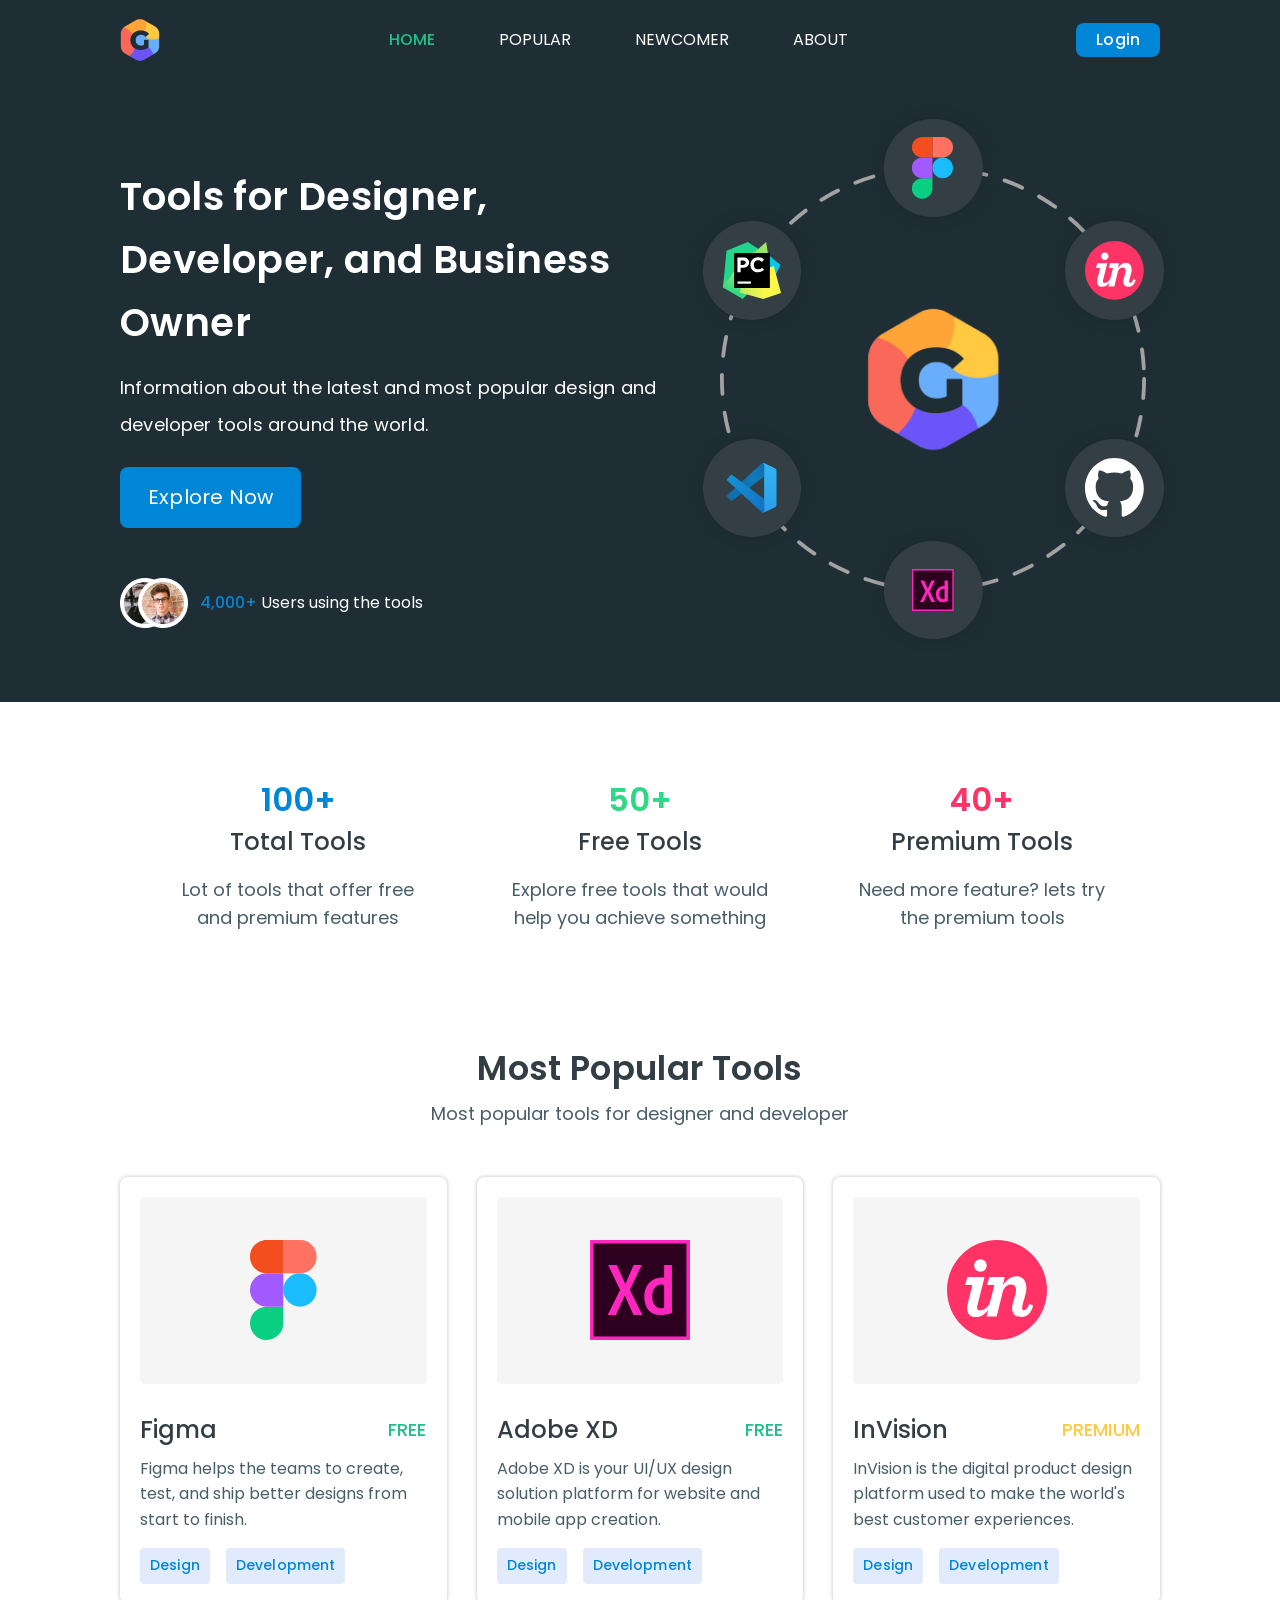
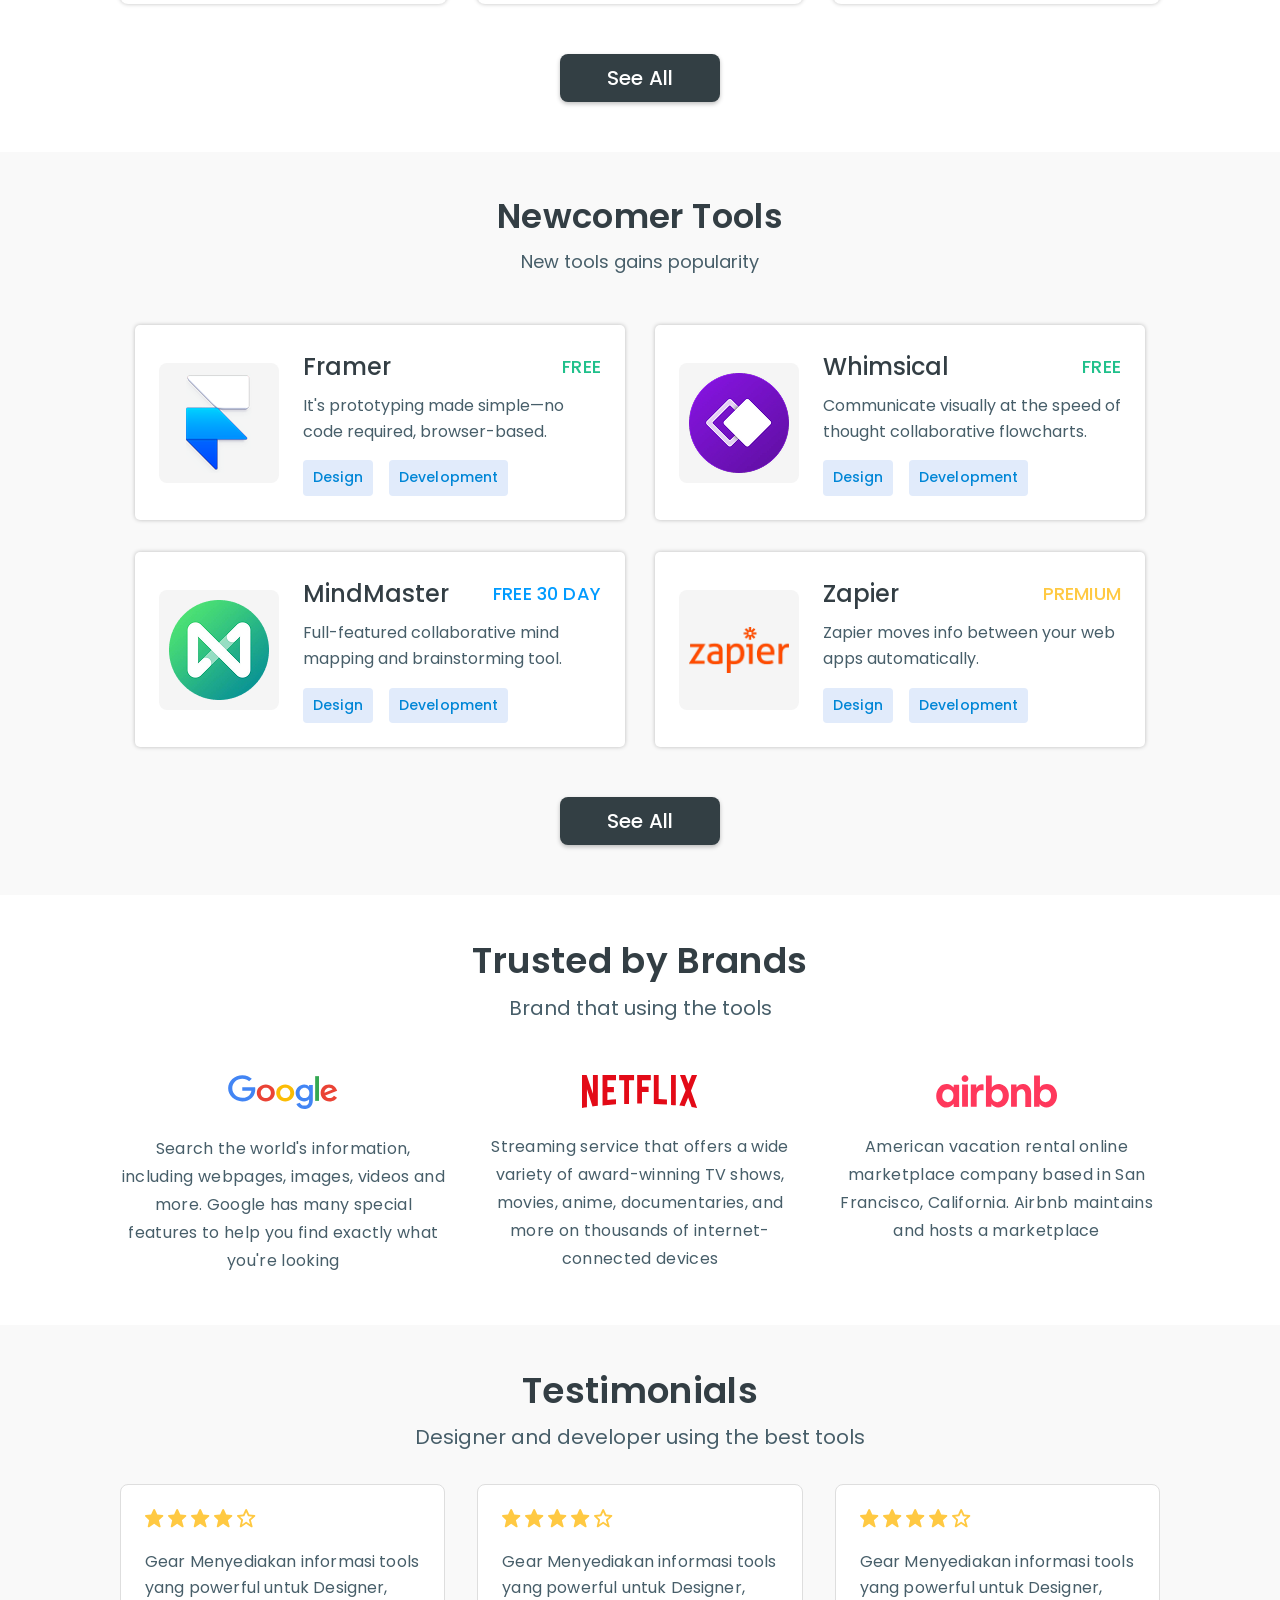
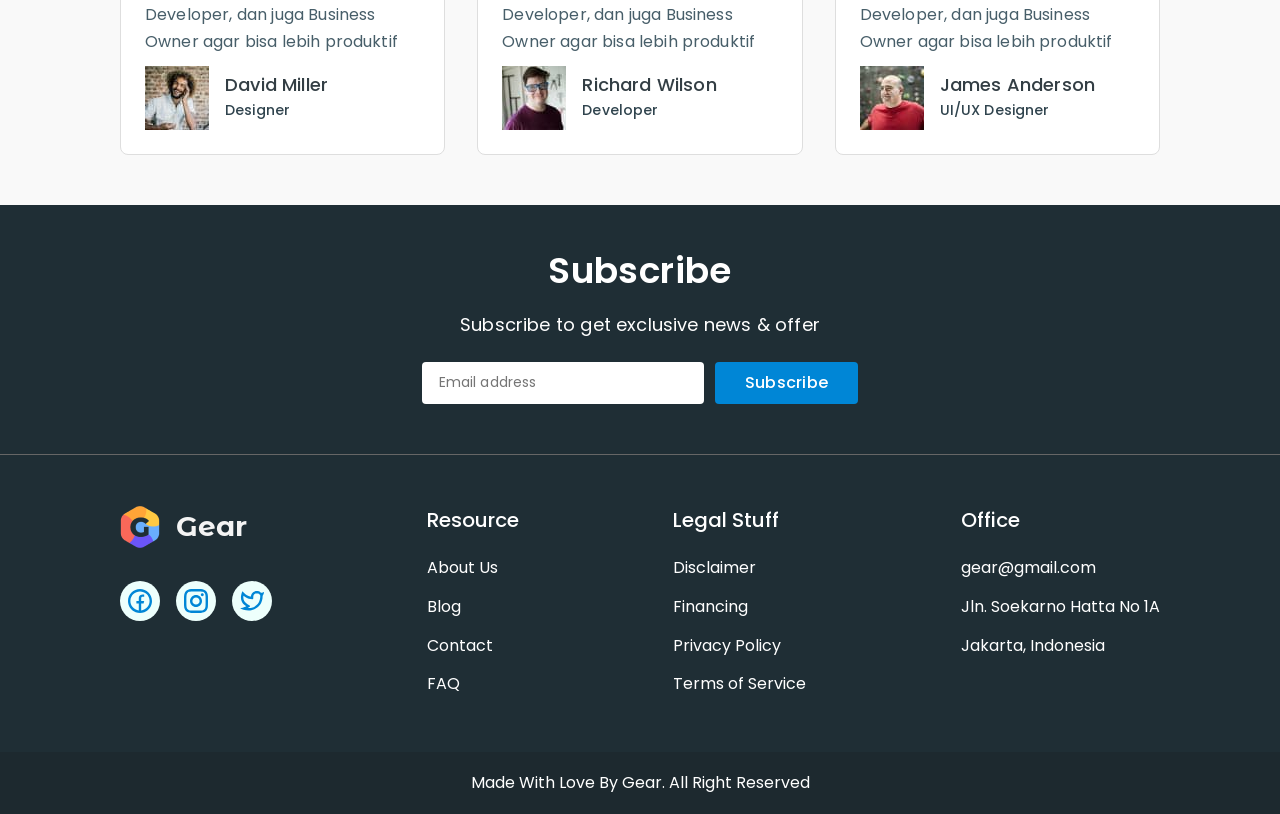
==== index.html @ ea52f4da "made changes" ====
<!DOCTYPE html>
<html lang="en">
  <head>
    <meta charset="UTF-8" />
    <meta name="viewport" content="width=device-width, initial-scale=1.0" />

    <!-- Modern-normalize -->
    <link
      rel="stylesheet"
      href="https://cdnjs.cloudflare.com/ajax/libs/modern-normalize/3.0.1/modern-normalize.min.css"
      integrity="sha512-q6WgHqiHlKyOqslT/lgBgodhd03Wp4BEqKeW6nNtlOY4quzyG3VoQKFrieaCeSnuVseNKRGpGeDU3qPmabCANg=="
      crossorigin="anonymous"
      referrerpolicy="no-referrer" />

    <!-- Fonts -->
    <link rel="preconnect" href="https://fonts.googleapis.com" />
    <link rel="preconnect" href="https://fonts.gstatic.com" crossorigin />
    <link
      href="https://fonts.googleapis.com/css2?family=Montserrat+Alternates:wght@700&family=Poppins:wght@400;500;600&family=Roboto:wght@400&display=swap"
      rel="stylesheet" />

    <!-- Favicon -->
    <link rel="icon" type="image/png" href="./images/logo.png" />

    <title>BWA - Gear (Community)</title>

    <link rel="stylesheet" href="./css/main.css" />
  </head>
  <body>
    <!-- HEADER -->
    <header class="header">
      <div class="container header__container">
        <!-- logotype -->
        <a class="header__logo link" href="./">
          <img
            src="./images/logo.png"
            srcset="./images/logo@2x.png 2x"
            alt="Gear Tools logo"
            width="40" />
        </a>

        <!-- navigation -->
        <nav class="header__nav" aria-label="Main navigation">
          <ul class="header__list list">
            <li class="header__item">
              <a class="header__link link" href="./index.html">Home</a>
            </li>
            <li class="header__item">
              <a class="header__link link" href="./popular-tools.html">
                Popular
              </a>
            </li>
            <li class="header__item">
              <a class="header__link link" href="./newcomer-tools.html">
                Newcomer
              </a>
            </li>
            <li class="header__item">
              <a class="header__link link" href="./about.html">About</a>
            </li>
          </ul>
        </nav>

        <!-- login -->
        <a class="login-link header__login link" href="#">Login</a>

        <!-- burger menu -->
        <button
          class="header__burger js-open-menu"
          type="button"
          aria-label="Open main navigation">
          <svg
            class="header__burger-icon"
            width="25"
            height="21"
            aria-hidden="true">
            <use href="./images/sprite.svg#icon-burger"></use>
          </svg>
        </button>
      </div>
    </header>

    <!-- MAIN CONTENT -->
    <main>
      <!-- Hero section -->
      <section class="hero">
        <div class="container hero__container">
          <!-- brands -->
          <div class="hero__brands">
            <!-- circle of brands -->
            <div class="hero__circle-brands">
              <!-- decorative circle -->
              <img
                class="hero__circle-icon"
                src="./images/hero/circle.svg"
                width="315"
                alt=""
                aria-hidden="true" />

              <!-- Gear icon -->
              <img
                class="hero__gear"
                src="./images/hero/gear.png"
                srcset="./images/hero/gear@2x.png 2x"
                width="100"
                alt="Gear decorative icon" />

              <!-- Figma icon -->
              <div class="gray-circle hero__figma">
                <img
                  class="hero__figma-icon"
                  src="./images/hero/figma.svg"
                  alt="Figma icon" />
              </div>

              <!-- InVision icon -->
              <div class="gray-circle hero__invision">
                <img
                  class="hero__invision-icon"
                  src="./images/hero/invision.svg"
                  alt="InVision icon" />
              </div>

              <!-- Github icon -->
              <div class="gray-circle hero__github">
                <img
                  class="hero__github-icon"
                  src="./images/hero/github.svg"
                  alt="Github icon" />
              </div>

              <!-- Adobe XD icon -->
              <div class="gray-circle hero__adobe">
                <img
                  class="hero__adobe-icon"
                  src="./images/hero/adobe-xd.svg"
                  alt="Adobe XD icon" />
              </div>

              <!-- VS Code icon -->
              <div class="gray-circle hero__vscode">
                <img
                  class="hero__vscode-icon"
                  src="./images/hero/vs-code.svg"
                  alt="VS Code icon" />
              </div>

              <!-- PyCharm icon -->
              <div class="gray-circle hero__pycharm">
                <img
                  class="hero__pycharm-icon"
                  src="./images/hero/pycharm.svg"
                  alt="PyCharm icon" />
              </div>
            </div>
          </div>

          <!-- content -->
          <div class="hero__content">
            <h1 class="hero__title">
              Tools for Designer, Developer, and Business Owner
            </h1>

            <p class="hero__description">
              Information about the latest and most popular design and developer
              tools around the world.
            </p>

            <a class="hero-link hero__link link" href="#popular">Explore now</a>

            <div class="hero__stats">
              <!-- list avatars -->
              <ul class="hero__list-avatars list">
                <li class="hero__avatar">
                  <img
                    src="./images/hero/user1.png"
                    srcset="./images/hero/user1@2x.png 2x"
                    width="50"
                    alt="User avatar - Oliver" />
                </li>
                <li class="hero__avatar">
                  <img
                    src="./images/hero/user2.png"
                    srcset="./images/hero/user2@2x.png 2x"
                    width="50"
                    alt="User avatar - Jacob" />
                </li>
              </ul>

              <p class="hero__usage">
                <span class="hero__usage-number">4,000+</span> Users using the
                tools
              </p>
            </div>
          </div>
        </div>
      </section>

      <!-- Tools stats section -->
      <section class="section tools-stats">
        <div class="container tools-stats__container">
          <h2 class="title visually-hidden">Tools & Features Overview</h2>

          <ul class="tools-stats__list list">
            <li class="tools-stats__item">
              <span class="tools-stats__number">100+</span>
              <h3 class="subtitle tools-stats__subtitle">Total Tools</h3>
              <p class="tools-stats__description">
                Lot of tools that offer free and premium features
              </p>
            </li>
            <li class="tools-stats__item">
              <span class="tools-stats__number">50+</span>
              <h3 class="subtitle tools-stats__subtitle">Free Tools</h3>
              <p class="tools-stats__description">
                Explore free tools that would help you achieve something
              </p>
            </li>
            <li class="tools-stats__item">
              <span class="tools-stats__number">40+</span>
              <h3 class="subtitle tools-stats__subtitle">Premium Tools</h3>
              <p class="tools-stats__description">
                Need more feature? lets try the premium tools
              </p>
            </li>
          </ul>
        </div>
      </section>

      <!-- Popular Tools section -->
      <section class="section popular" id="popular">
        <div class="container popular__container">
          <h2 class="title popular__title">Most Popular Tools</h2>

          <p class="popular__description">
            Most popular tools for designer and developer
          </p>

          <!-- list of popular tools cards  -->
          <ul class="popular__cards list">
            <!-- Figma -->
            <li class="popular__card">
              <a
                class="popular__card-link link"
                href="https://www.figma.com/"
                target="_blank"
                rel="noopener noreferrer">
                <!-- brand icon -->
                <div class="popular__card-icon">
                  <img
                    class="popular__icon"
                    src="./images/popular-tools/figma.svg"
                    width="67"
                    alt="Figma icon"
                    loading="lazy" />
                </div>

                <!-- card info -->
                <div class="popular__info">
                  <div class="popular__info-wrapper">
                    <div class="popular__head">
                      <h3 class="subtitle">Figma</h3>
                      <span class="plan plan--free">Free</span>
                    </div>

                    <p class="popular__text">
                      Figma helps the teams to create, test, and ship better
                      designs from start to finish.
                    </p>
                  </div>

                  <!-- list tags -->
                  <ul class="popular__tags list">
                    <li class="tag">Design</li>
                    <li class="tag">Development</li>
                  </ul>
                </div>
              </a>
            </li>

            <!-- Adobe XD -->
            <li class="popular__card">
              <a
                class="popular__card-link link"
                href="https://www.adobe.com/products/xd.html"
                target="_blank"
                rel="noopener noreferrer">
                <!-- brand icon -->
                <div class="popular__card-icon">
                  <img
                    class="popular__icon"
                    src="./images/popular-tools/adobe-xd.svg"
                    width="100"
                    alt="Adobe XD icon"
                    loading="lazy" />
                </div>

                <!-- card info -->
                <div class="popular__info">
                  <div class="popular__info-wrapper">
                    <div class="popular__head">
                      <h3 class="subtitle">Adobe XD</h3>
                      <span class="plan plan--free">Free</span>
                    </div>

                    <p class="popular__text">
                      Adobe XD is your UI/UX design solution platform for
                      website and mobile app creation.
                    </p>
                  </div>

                  <!-- list tags -->
                  <ul class="popular__tags list">
                    <li class="tag">Design</li>
                    <li class="tag">Development</li>
                  </ul>
                </div>
              </a>
            </li>

            <!-- InVision -->
            <li class="popular__card">
              <a
                class="popular__card-link link"
                href="https://www.invisionapp.com/"
                target="_blank"
                rel="noopener noreferrer">
                <!-- brand icon -->
                <div class="popular__card-icon">
                  <img
                    class="popular__icon"
                    src="./images/popular-tools/invision.svg"
                    width="100"
                    alt="InVision icon"
                    loading="lazy" />
                </div>

                <!-- card info -->
                <div class="popular__info">
                  <div class="popular__info-wrapper">
                    <div class="popular__head">
                      <h3 class="subtitle">InVision</h3>
                      <span class="plan plan--premium">Premium</span>
                    </div>

                    <p class="popular__text">
                      InVision is the digital product design platform used to
                      make the world's best customer experiences.
                    </p>
                  </div>

                  <!-- list tags -->
                  <ul class="popular__tags list">
                    <li class="tag">Design</li>
                    <li class="tag">Development</li>
                  </ul>
                </div>
              </a>
            </li>

            <!-- Github -->
            <li class="popular__card popular__card--extra">
              <a
                class="popular__card-link link"
                href="https://github.com/"
                target="_blank"
                rel="noopener noreferrer">
                <!-- brand icon -->
                <div class="popular__card-icon">
                  <img
                    class="popular__icon"
                    src="./images/popular-tools/github.png"
                    srcset="./images/popular-tools/github@2x.png 2x"
                    width="100"
                    alt="Github icon"
                    loading="lazy" />
                </div>

                <!-- card info -->
                <div class="popular__info">
                  <div class="popular__info-wrapper">
                    <div class="popular__head">
                      <h3 class="subtitle">Github</h3>
                      <span class="plan plan--free">Free</span>
                    </div>

                    <p class="popular__text">
                      What is GitHub? GitHub is a code hosting platform for
                      version control and collaboration.
                    </p>
                  </div>

                  <!-- list tags -->
                  <ul class="popular__tags list">
                    <li class="tag">Design</li>
                    <li class="tag">Development</li>
                  </ul>
                </div>
              </a>
            </li>
          </ul>

          <!-- link to the page -->
          <div class="popular__page-wrapper">
            <a
              class="page-link popular__page-link link"
              href="./popular-tools.html">
              See All
            </a>
          </div>
        </div>
      </section>

      <!-- Newcomer Tools section -->
      <section class="section newcomer">
        <div class="container newcomer__container">
          <h2 class="title newcomer__title">Newcomer Tools</h2>

          <p class="newcomer__description">New tools gains popularity</p>

          <!-- list of newcomer tools cards  -->
          <ul class="newcomer__cards list">
            <!-- Framer -->
            <li class="newcomer__card">
              <a
                class="newcomer__card-link link"
                href="https://www.framer.com/"
                target="_blank"
                rel="noopener noreferrer">
                <!-- brand icon -->
                <div class="newcomer__card-icon">
                  <img
                    class="newcomer__icon"
                    src="./images/newcomer-tools/framer.png"
                    srcset="./images/newcomer-tools/framer@2x.png 2x"
                    width="66"
                    alt="Framer icon"
                    loading="lazy" />
                </div>

                <!-- card info -->
                <div class="newcomer__info">
                  <div class="newcomer__info-wrapper">
                    <div class="newcomer__head">
                      <h3 class="subtitle">Framer</h3>
                      <span class="plan plan--free">Free</span>
                    </div>

                    <p class="newcomer__text">
                      It's prototyping made simple—no code required,
                      browser-based.
                    </p>
                  </div>

                  <!-- list tags -->
                  <ul class="newcomer__tags list">
                    <li class="tag">Design</li>
                    <li class="tag">Development</li>
                  </ul>
                </div>
              </a>
            </li>

            <!-- Whimsical -->
            <li class="newcomer__card">
              <a
                class="newcomer__card-link link"
                href="https://whimsical.com/"
                target="_blank"
                rel="noopener noreferrer">
                <!-- brand icon -->
                <div class="newcomer__card-icon">
                  <img
                    class="newcomer__icon"
                    src="./images/newcomer-tools/whimsical.png"
                    srcset="./images/newcomer-tools/whimsical@2x.png 2x"
                    width="100"
                    alt="Whimsical icon"
                    loading="lazy" />
                </div>

                <!-- card info -->
                <div class="newcomer__info">
                  <div class="newcomer__info-wrapper">
                    <div class="newcomer__head">
                      <h3 class="subtitle">Whimsical</h3>
                      <span class="plan plan--free">Free</span>
                    </div>

                    <p class="newcomer__text">
                      Communicate visually at the speed of thought collaborative
                      flowcharts.
                    </p>
                  </div>

                  <!-- list tags -->
                  <ul class="newcomer__tags list">
                    <li class="tag">Design</li>
                    <li class="tag">Development</li>
                  </ul>
                </div>
              </a>
            </li>

            <!-- MindMaster -->
            <li class="newcomer__card">
              <a
                class="newcomer__card-link link"
                href="https://www.edrawmind.com/"
                target="_blank"
                rel="noopener noreferrer">
                <!-- brand icon -->
                <div class="newcomer__card-icon">
                  <img
                    class="newcomer__icon"
                    src="./images/newcomer-tools/mindmaster.png"
                    srcset="./images/newcomer-tools/mindmaster@2x.png 2x"
                    width="100"
                    alt="MindMaster icon"
                    loading="lazy" />
                </div>

                <!-- card info -->
                <div class="newcomer__info">
                  <div class="newcomer__info-wrapper">
                    <div class="newcomer__head">
                      <h3 class="subtitle">MindMaster</h3>
                      <span class="plan plan--trial">FREE 30 DAY</span>
                    </div>

                    <p class="newcomer__text">
                      Full-featured collaborative mind mapping and brainstorming
                      tool.
                    </p>
                  </div>

                  <!-- list tags -->
                  <ul class="newcomer__tags list">
                    <li class="tag">Design</li>
                    <li class="tag">Development</li>
                  </ul>
                </div>
              </a>
            </li>

            <!-- Zapier -->
            <li class="newcomer__card">
              <a
                class="newcomer__card-link link"
                href="https://zapier.com/"
                target="_blank"
                rel="noopener noreferrer">
                <!-- brand icon -->
                <div class="newcomer__card-icon">
                  <img
                    class="newcomer__icon"
                    src="./images/newcomer-tools/zapier.png"
                    srcset="./images/newcomer-tools/zapier@2x.png 2x"
                    width="104"
                    alt="Zapier icon"
                    loading="lazy" />
                </div>

                <!-- card info -->
                <div class="newcomer__info">
                  <div class="newcomer__info-wrapper">
                    <div class="newcomer__head">
                      <h3 class="subtitle">Zapier</h3>
                      <span class="plan plan--premium">PREMIUM</span>
                    </div>

                    <p class="newcomer__text">
                      Zapier moves info between your web apps automatically.
                    </p>
                  </div>

                  <!-- list tags -->
                  <ul class="newcomer__tags list">
                    <li class="tag">Design</li>
                    <li class="tag">Development</li>
                  </ul>
                </div>
              </a>
            </li>
          </ul>

          <!-- link to the page -->
          <div class="newcomer__page-wrapper">
            <a
              class="page-link newcomer__page-link link"
              href="./newcomer-tools.html">
              See All
            </a>
          </div>
        </div>
      </section>

      <!-- Trusted by Brands section -->
      <section class="section trusted">
        <div class="container trusted__container">
          <h2 class="title trusted__title">Trusted by Brands</h2>

          <p class="trusted__description">Brand that using the tools</p>

          <!-- list of trusted brands -->
          <ul class="trusted__list list">
            <!-- google -->
            <li class="trusted__item">
              <img
                class="trusted__icon"
                src="./images/trusted-brands/google.svg"
                width="110"
                alt="Google icon"
                loading="lazy" />

              <p class="trusted__text">
                Search the world's information, including webpages, images,
                videos and more. Google has many special features to help you
                find exactly what you're looking
              </p>
            </li>

            <!-- netflix -->
            <li class="trusted__item">
              <img
                class="trusted__icon"
                src="./images/trusted-brands/netflix.svg"
                width="116"
                alt="Netflix icon"
                loading="lazy" />

              <p class="trusted__text">
                Streaming service that offers a wide variety of award-winning TV
                shows, movies, anime, documentaries, and more on thousands of
                internet-connected devices
              </p>
            </li>

            <!-- airbnb -->
            <li class="trusted__item trusted__item--extra">
              <img
                class="trusted__icon"
                src="./images/trusted-brands/airbnb.svg"
                width="121"
                alt="Airbnb icon"
                loading="lazy" />

              <p class="trusted__text">
                American vacation rental online marketplace company based in San
                Francisco, California. Airbnb maintains and hosts a marketplace
              </p>
            </li>
          </ul>
        </div>
      </section>

      <!-- Testimonials section -->
      <section class="section testimonials">
        <div class="container testimonials__container">
          <h2 class="title testimonials__title">Testimonials</h2>

          <p class="testimonials__description">
            Designer and developer using the best tools
          </p>

          <!-- list of testimonials cards -->
          <ul class="testimonials__list list">
            <li class="testimonials__item">
              <!-- rating -->
              <ul class="testimonials__rating-list list">
                <li class="testimonials__rating-item">
                  <svg
                    class="testimonials__rating-icon"
                    width="19"
                    height="19"
                    aria-label="Rating icon">
                    <use href="./images/sprite.svg#icon-star-chosen"></use>
                  </svg>
                </li>

                <li class="testimonials__rating-item">
                  <svg
                    class="testimonials__rating-icon"
                    width="19"
                    height="19"
                    aria-label="Rating icon">
                    <use href="./images/sprite.svg#icon-star-chosen"></use>
                  </svg>
                </li>

                <li class="testimonials__rating-item">
                  <svg
                    class="testimonials__rating-icon"
                    width="19"
                    height="19"
                    aria-label="Rating icon">
                    <use href="./images/sprite.svg#icon-star-chosen"></use>
                  </svg>
                </li>

                <li class="testimonials__rating-item">
                  <svg
                    class="testimonials__rating-icon"
                    width="19"
                    height="19"
                    aria-label="Rating icon">
                    <use href="./images/sprite.svg#icon-star-chosen"></use>
                  </svg>
                </li>

                <li class="testimonials__rating-item">
                  <svg
                    class="testimonials__rating-icon"
                    width="19"
                    height="19"
                    aria-label="Rating icon">
                    <use href="./images/sprite.svg#icon-star"></use>
                  </svg>
                </li>
              </ul>

              <!-- message -->
              <p class="testimonials__text">
                Gear Menyediakan informasi tools yang powerful untuk Designer,
                Developer, dan juga Business Owner agar bisa lebih produktif
              </p>

              <!-- user -->
              <div class="testimonials__user">
                <img
                  class="testimonials__user-avatar"
                  src="./images/testimonials/david-miller.jpg"
                  srcset="./images/testimonials/david-miller@2x.jpg 2x"
                  width="64"
                  alt="David Miller avatar"
                  loading="lazy" />

                <div class="testimonials__user-info">
                  <p class="testimonials__user-name">David Miller</p>
                  <p class="testimonials__user-role">Designer</p>
                </div>
              </div>
            </li>

            <li class="testimonials__item">
              <!-- rating -->
              <ul class="testimonials__rating-list list">
                <li class="testimonials__rating-item">
                  <svg
                    class="testimonials__rating-icon"
                    width="19"
                    height="19"
                    aria-label="Rating icon">
                    <use href="./images/sprite.svg#icon-star-chosen"></use>
                  </svg>
                </li>

                <li class="testimonials__rating-item">
                  <svg
                    class="testimonials__rating-icon"
                    width="19"
                    height="19"
                    aria-label="Rating icon">
                    <use href="./images/sprite.svg#icon-star-chosen"></use>
                  </svg>
                </li>

                <li class="testimonials__rating-item">
                  <svg
                    class="testimonials__rating-icon"
                    width="19"
                    height="19"
                    aria-label="Rating icon">
                    <use href="./images/sprite.svg#icon-star-chosen"></use>
                  </svg>
                </li>

                <li class="testimonials__rating-item">
                  <svg
                    class="testimonials__rating-icon"
                    width="19"
                    height="19"
                    aria-label="Rating icon">
                    <use href="./images/sprite.svg#icon-star-chosen"></use>
                  </svg>
                </li>

                <li class="testimonials__rating-item">
                  <svg
                    class="testimonials__rating-icon"
                    width="19"
                    height="19"
                    aria-label="Rating icon">
                    <use href="./images/sprite.svg#icon-star"></use>
                  </svg>
                </li>
              </ul>

              <!-- message -->
              <p class="testimonials__text">
                Gear Menyediakan informasi tools yang powerful untuk Designer,
                Developer, dan juga Business Owner agar bisa lebih produktif
              </p>

              <!-- user -->
              <div class="testimonials__user">
                <img
                  class="testimonials__user-avatar"
                  src="./images/testimonials/richard-wilson.jpg"
                  srcset="./images/testimonials/richard-wilson@2x.jpg 2x"
                  width="64"
                  alt="Richard Wilson avatar"
                  loading="lazy" />

                <div class="testimonials__user-info">
                  <p class="testimonials__user-name">Richard Wilson</p>
                  <p class="testimonials__user-role">Developer</p>
                </div>
              </div>
            </li>

            <li class="testimonials__item testimonials__item--extra">
              <!-- rating -->
              <ul class="testimonials__rating-list list">
                <li class="testimonials__rating-item">
                  <svg
                    class="testimonials__rating-icon"
                    width="19"
                    height="19"
                    aria-label="Rating icon">
                    <use href="./images/sprite.svg#icon-star-chosen"></use>
                  </svg>
                </li>

                <li class="testimonials__rating-item">
                  <svg
                    class="testimonials__rating-icon"
                    width="19"
                    height="19"
                    aria-label="Rating icon">
                    <use href="./images/sprite.svg#icon-star-chosen"></use>
                  </svg>
                </li>

                <li class="testimonials__rating-item">
                  <svg
                    class="testimonials__rating-icon"
                    width="19"
                    height="19"
                    aria-label="Rating icon">
                    <use href="./images/sprite.svg#icon-star-chosen"></use>
                  </svg>
                </li>

                <li class="testimonials__rating-item">
                  <svg
                    class="testimonials__rating-icon"
                    width="19"
                    height="19"
                    aria-label="Rating icon">
                    <use href="./images/sprite.svg#icon-star-chosen"></use>
                  </svg>
                </li>

                <li class="testimonials__rating-item">
                  <svg
                    class="testimonials__rating-icon"
                    width="19"
                    height="19"
                    aria-label="Rating icon">
                    <use href="./images/sprite.svg#icon-star"></use>
                  </svg>
                </li>
              </ul>

              <!-- message -->
              <p class="testimonials__text">
                Gear Menyediakan informasi tools yang powerful untuk Designer,
                Developer, dan juga Business Owner agar bisa lebih produktif
              </p>

              <!-- user -->
              <div class="testimonials__user">
                <img
                  class="testimonials__user-avatar"
                  src="./images/testimonials/james-anderson.jpg"
                  srcset="./images/testimonials/james-anderson@2x.jpg 2x"
                  width="64"
                  alt="James Anderson avatar"
                  loading="lazy" />

                <div class="testimonials__user-info">
                  <p class="testimonials__user-name">James Anderson</p>
                  <p class="testimonials__user-role">UI/UX Designer</p>
                </div>
              </div>
            </li>
          </ul>
        </div>
      </section>
    </main>

    <!-- FOOTER -->
    <footer class="footer">
      <!-- Top footer -->
      <div class="container footer__top">
        <h2 class="title footer__title">Subscribe</h2>

        <p class="footer__description">
          Subscribe to get exclusive news & offer
        </p>

        <!-- subscribe -->
        <form class="footer__form">
          <label class="footer__label">
            <input
              class="footer__input"
              type="email"
              name="email"
              placeholder="Email address"
              autocomplete="off"
              maxlength="30"
              required />
          </label>

          <button class="footer__form-btn" type="submit">Subscribe</button>
        </form>
      </div>

      <div class="line" aria-hidden="true"></div>

      <!-- Middle footer -->
      <div class="container footer__middle">
        <!-- logo / social -->
        <div class="footer__brand">
          <!-- logotype -->
          <a class="footer__logo link" href="./">
            <img
              src="./images/logo.png"
              srcset="./images/logo@2x.png 2x"
              alt="Gear Tools logo"
              width="40"
              loading="lazy" />
            Gear
          </a>

          <!-- social list -->
          <ul class="footer__social-list list">
            <!-- facebook -->
            <li class="footer__social-item">
              <a
                class="footer-social-link link"
                href="https://www.facebook.com/"
                target="_blank"
                rel="noopener noreferrer">
                <svg
                  class="footer-social-icon"
                  width="24"
                  height="24"
                  aria-label="Facebook icon">
                  <use href="./images/sprite.svg#icon-facebook"></use>
                </svg>
              </a>
            </li>
            <!-- instagram -->
            <li class="footer__social-item">
              <a
                class="footer-social-link link"
                href="https://www.instagram.com/"
                target="_blank"
                rel="noopener noreferrer">
                <svg
                  class="footer-social-icon"
                  width="24"
                  height="24"
                  aria-label="Instagram icon">
                  <use href="./images/sprite.svg#icon-instagram"></use>
                </svg>
              </a>
            </li>
            <!-- twitter -->
            <li class="footer__social-item">
              <a
                class="footer-social-link link"
                href="https://x.com/"
                target="_blank"
                rel="noopener noreferrer">
                <svg
                  class="footer-social-icon"
                  width="24"
                  height="20"
                  aria-label="Twitter icon">
                  <use href="./images/sprite.svg#icon-twitter"></use>
                </svg>
              </a>
            </li>
          </ul>
        </div>

        <!-- resources -->
        <div class="footer__resources">
          <h3 class="subtitle footer__subtitle">Resource</h3>

          <!-- list link -->
          <ul class="footer__resources-list list">
            <li class="footer__resources-item">
              <a class="footer__resources-link link" href="#">About Us</a>
            </li>
            <li class="footer__resources-item">
              <a class="footer__resources-link link" href="#">Blog</a>
            </li>
            <li class="footer__resources-item">
              <a class="footer__resources-link link" href="#">Contact</a>
            </li>
            <li class="footer__resources-item">
              <a class="footer__resources-link link" href="#">FAQ</a>
            </li>
          </ul>
        </div>

        <!-- legal -->
        <div class="footer__legal">
          <h3 class="subtitle footer__subtitle">Legal Stuff</h3>

          <!-- list link -->
          <ul class="footer__legal-list list">
            <li class="footer__legal-item">
              <a class="footer__legal-link link" href="#">Disclaimer</a>
            </li>
            <li class="footer__legal-item">
              <a class="footer__legal-link link" href="#">Financing</a>
            </li>
            <li class="footer__legal-item">
              <a class="footer__legal-link link" href="#">Privacy Policy</a>
            </li>
            <li class="footer__legal-item">
              <a class="footer__legal-link link" href="#">Terms of Service</a>
            </li>
          </ul>
        </div>

        <!-- office -->
        <div class="footer__office">
          <h3 class="subtitle footer__subtitle">Office</h3>

          <address class="footer__address">
            <a class="footer__address-link link" href="mailto:gear@gmail.com">
              gear@gmail.com
            </a>
            <p class="footer__address-text">Jln. Soekarno Hatta No 1A</p>
            <p class="footer__address-text">Jakarta, Indonesia</p>
          </address>
        </div>
      </div>

      <!-- Bottom footer -->
      <div class="footer__bottom">
        <p class="footer__copyright">
          Made with love by Gear. All right reserved
        </p>
      </div>
    </footer>

    <!-- MOBILE MENU -->
    <div class="menu js-menu-container" id="mobile-menu">
      <div class="container menu__container">
        <!-- header menu -->
        <div class="menu__header">
          <!-- logotype -->
          <a class="menu__logo link" href="./index.html">
            <img
              src="./images/logo.png"
              srcset="./images/logo@2x.png 2x"
              alt="Gear Tools logo"
              width="40" />
          </a>

          <!-- close button -->
          <button
            class="menu__close js-close-menu"
            type="button"
            aria-label="Close main navigation">
            <svg
              class="menu__close-icon"
              width="20"
              height="20"
              aria-hidden="false">
              <use href="./images/sprite.svg#icon-close"></use>
            </svg>
          </button>
        </div>

        <!-- main content -->
        <div class="menu__main">
          <!-- navigation -->
          <nav class="menu__nav" aria-label="Main navigation">
            <ul class="menu__list list">
              <li class="menu__item">
                <a class="menu__link link" href="./index.html">Home</a>
              </li>
              <li class="menu__item">
                <a class="menu__link link" href="./popular-tools.html">
                  Popular
                </a>
              </li>
              <li class="menu__item">
                <a class="menu__link link" href="./newcomer-tools.html">
                  Newcomer
                </a>
              </li>
              <li class="menu__item">
                <a class="menu__link link" href="./about.html">About</a>
              </li>
            </ul>
          </nav>
          <!-- login -->
          <a class="login-link menu__login link" href="#">Login</a>
        </div>
      </div>
    </div>

    <script src="./js/mobile-menu.js"></script>
    <script src="./js/current-page.js"></script>
    <script src="./js/scroll-page.js"></script>
  </body>
</html>
---- css/main.css ----
/* ======= base ======= */
@import './base/variables.css';
@import './base/global.css';
@import './base/container.css';
@import './base/section.css';
@import './base/visually-hidden.css';

/* ======= layout ======= */
@import './layout/header.css';
@import './layout/hero.css';
@import './layout/tools-stats.css';
@import './layout/popular-tools.css';
@import './layout/newcomer-tools.css';
@import './layout/trusted-brands.css';
@import './layout/testimonials.css';
@import './layout/footer.css';
@import './layout/mobile-menu.css';

/* ======= components ======= */
@import './components/links.css';
@import './components/current-page.css';
@import './components/gray-circle.css';
@import './components/tag.css';
@import './components/plan.css';
@import './components/pagination.css';

/* ======= pages ======= */
@import './pages/popular-page/hero.css';
@import './pages/newcomer-page/hero.css';
@import './pages/about-page/hero.css';
@import './pages/about-page/team-culture.css';
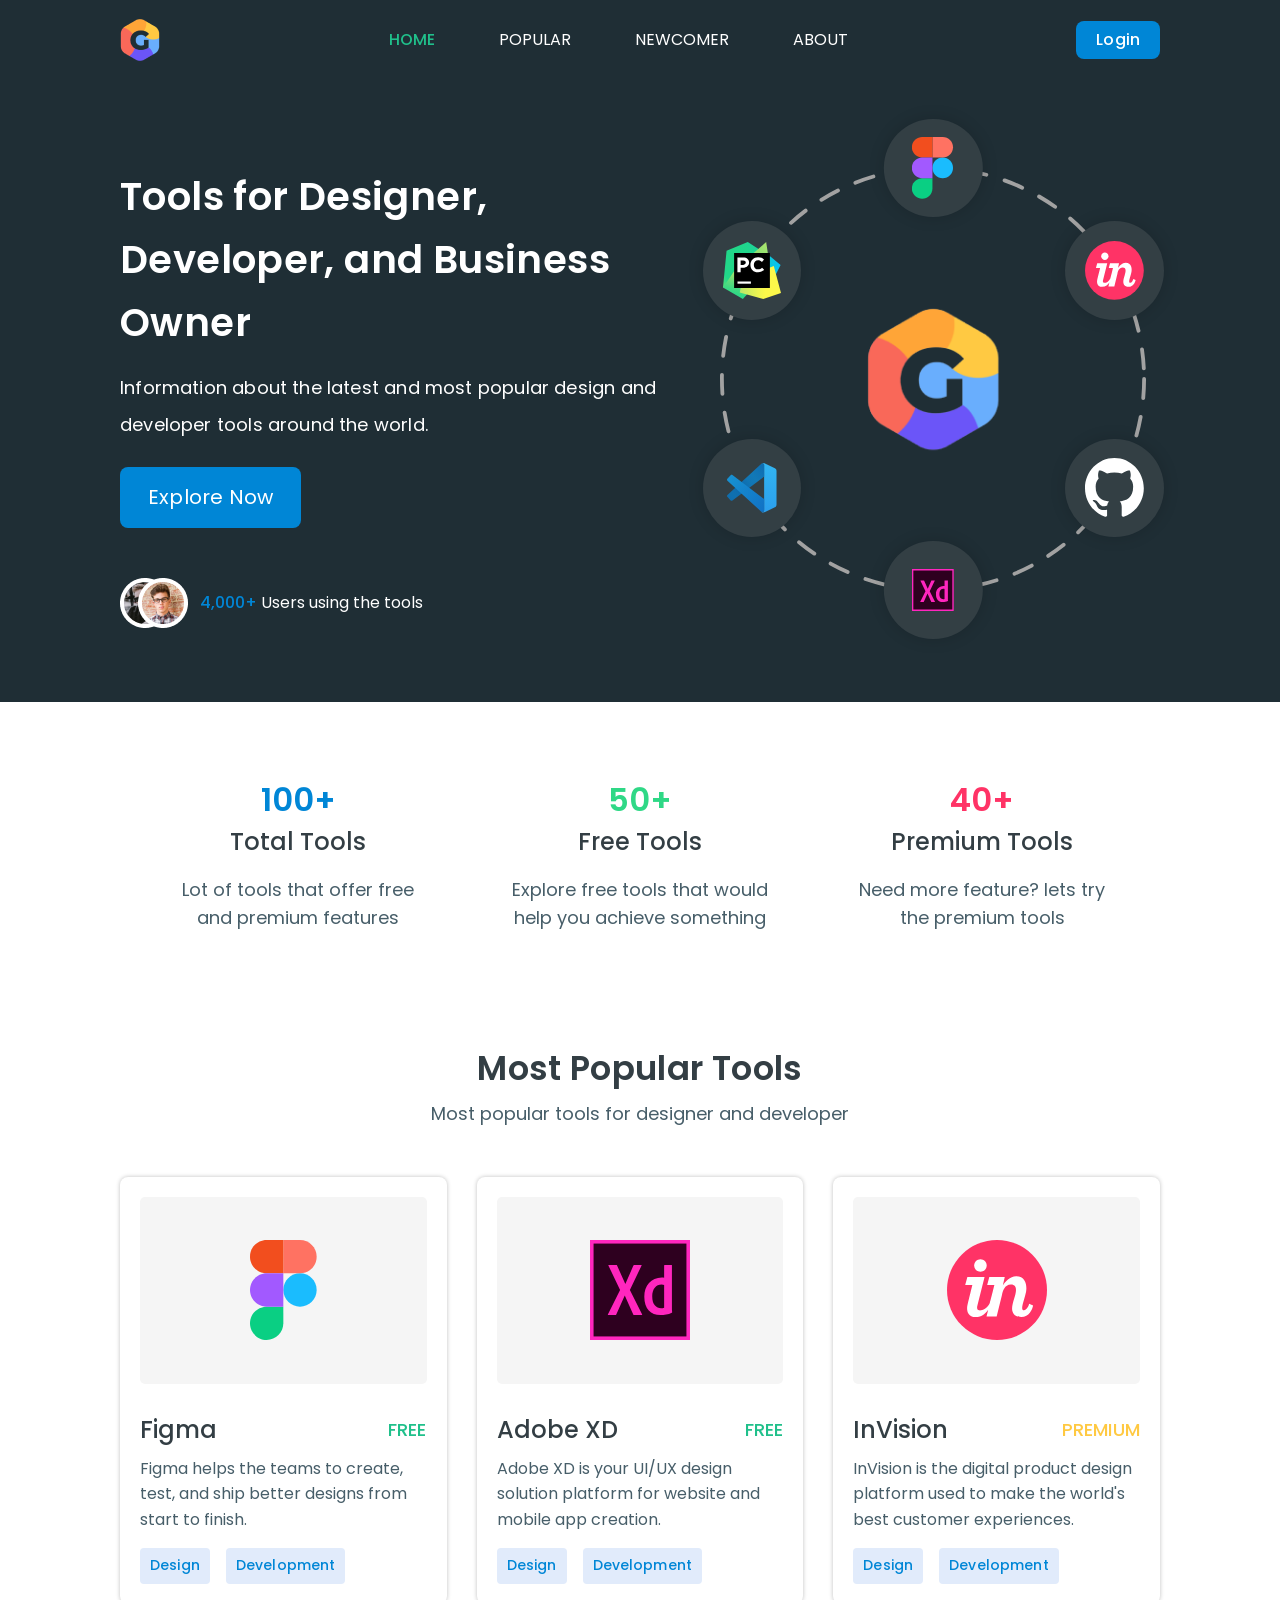
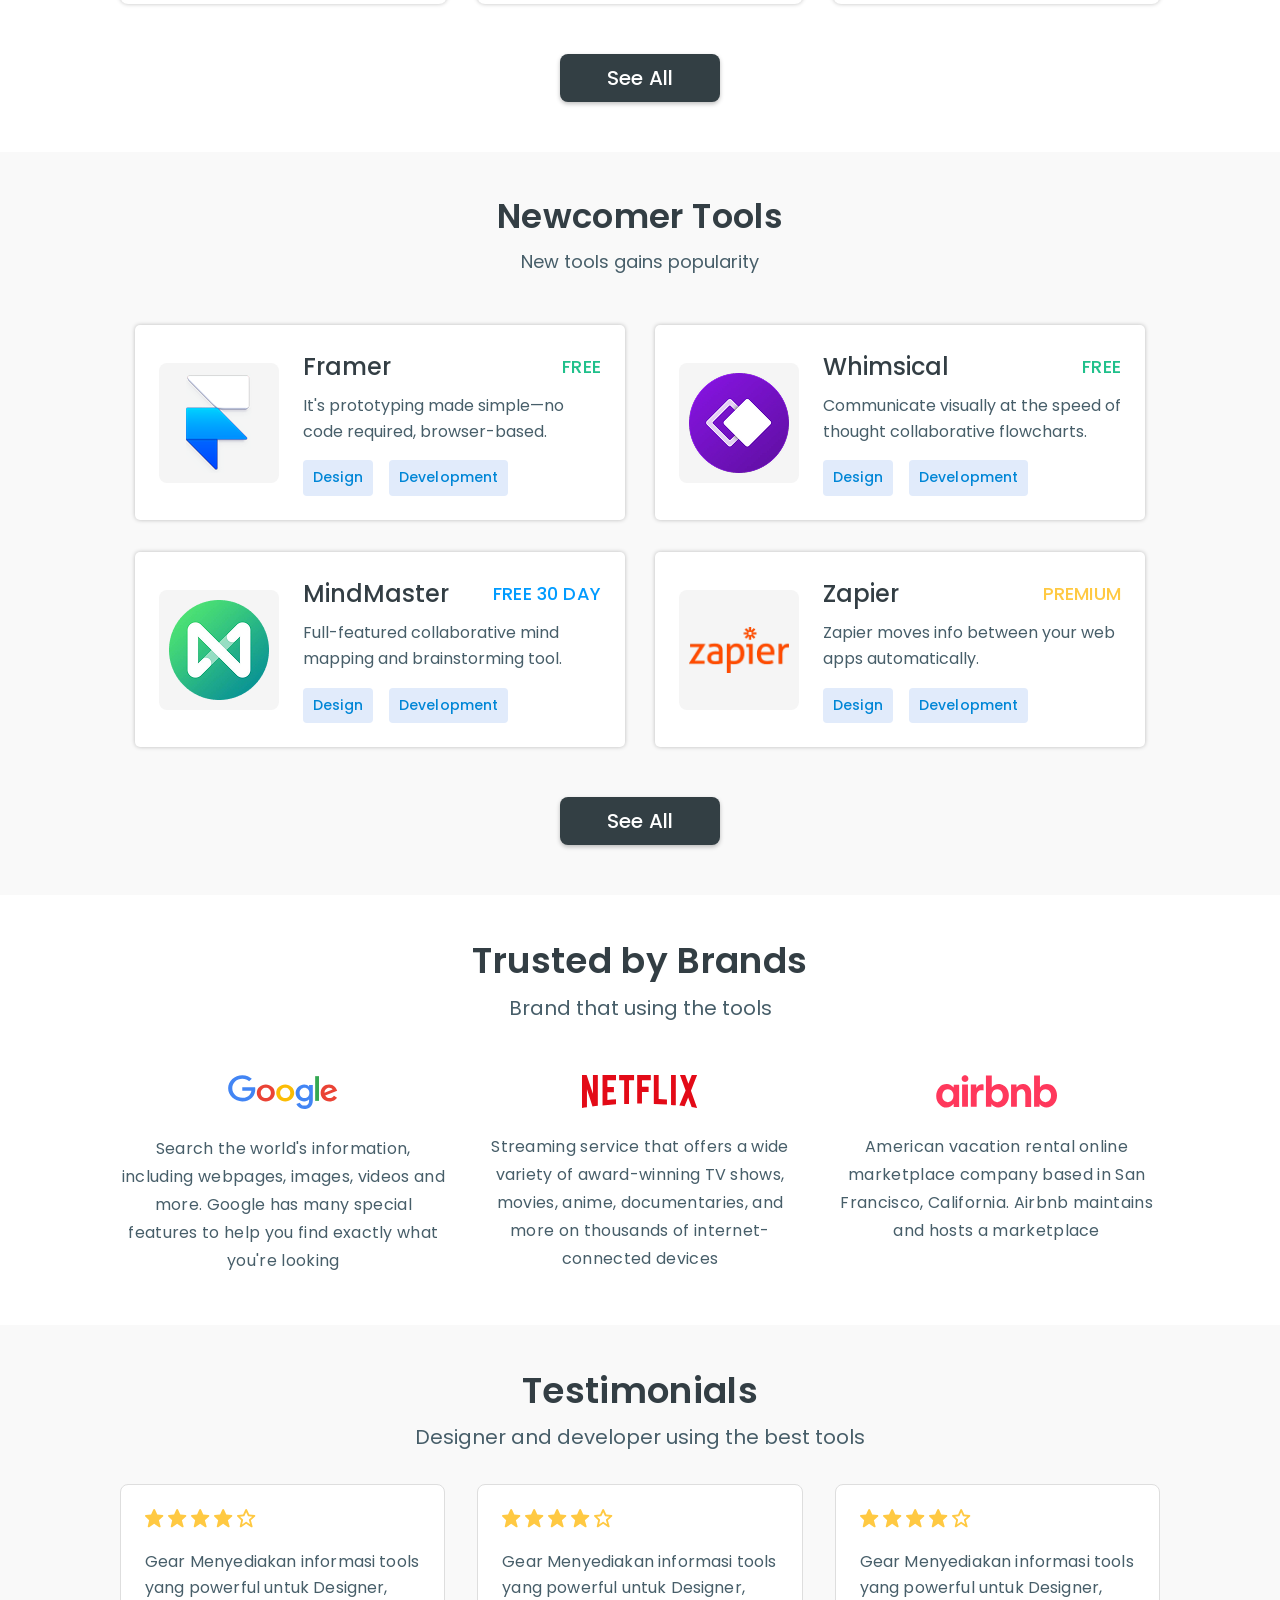
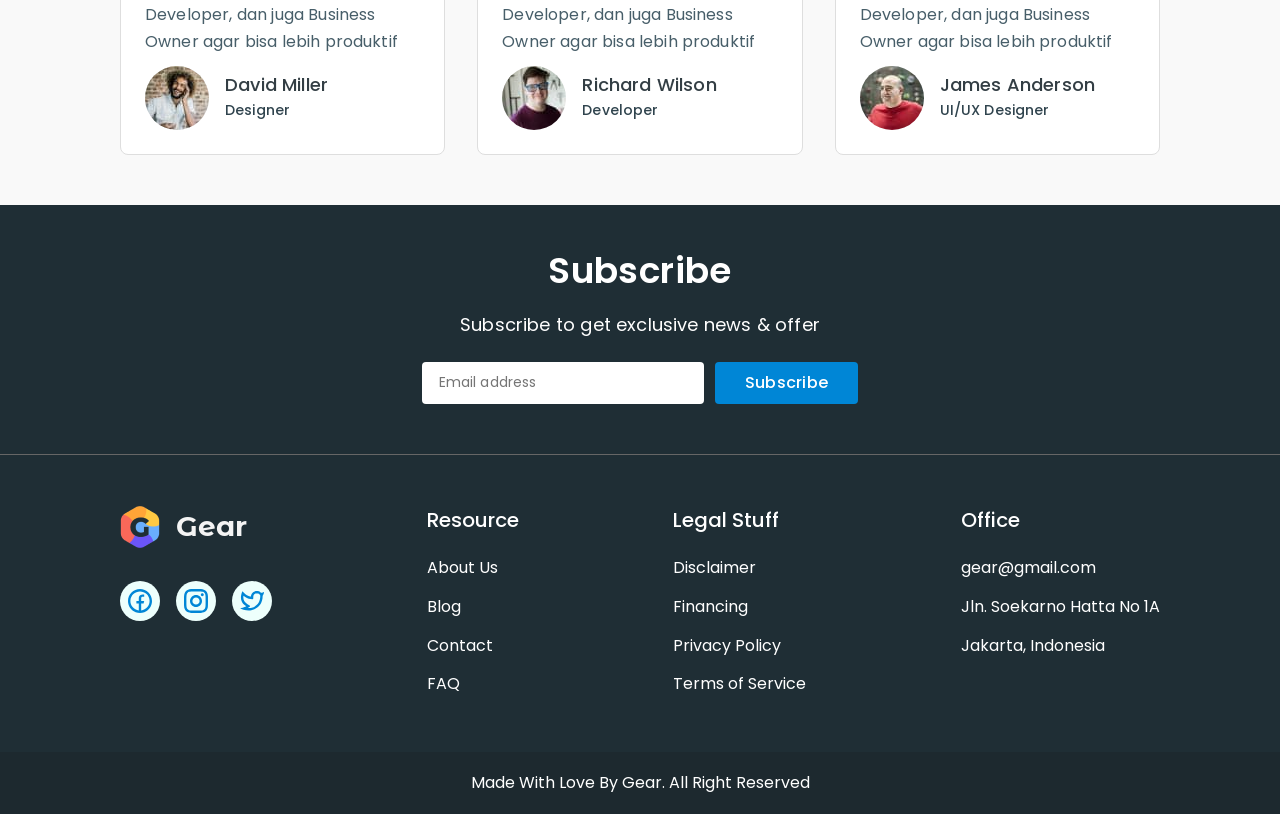
==== commit 5d871d50: "add Back to top button" ====
--- a/index.html
+++ b/index.html
@@ -1119,8 +1119,16 @@
       </div>
     </div>
 
-    <script src="./js/mobile-menu.js"></script>
-    <script src="./js/current-page.js"></script>
-    <script src="./js/scroll-page.js"></script>
+    <!-- Back to top button -->
+    <button class="back-to-top" aria-label="Back to top" type="button">
+      <svg class="back-to-top__icon" width="48" height="48" aria-hidden="true">
+        <use href="./images/sprite.svg#icon-up-arrow-btn"></use>
+      </svg>
+    </button>
+
+    <script src="./js/mobile-menu.js" defer></script>
+    <script src="./js/current-page.js" defer></script>
+    <script src="./js/scroll-page.js" defer></script>
+    <script src="./js/back-to-top.js" defer></script>
   </body>
 </html>
--- a/css/main.css
+++ b/css/main.css
@@ -23,9 +23,11 @@
 @import './components/tag.css';
 @import './components/plan.css';
 @import './components/pagination.css';
+@import './components/back-to-top.css';
 
 /* ======= pages ======= */
 @import './pages/popular-page/hero.css';
 @import './pages/newcomer-page/hero.css';
 @import './pages/about-page/hero.css';
 @import './pages/about-page/team-culture.css';
+@import './pages/about-page/team-members.css';
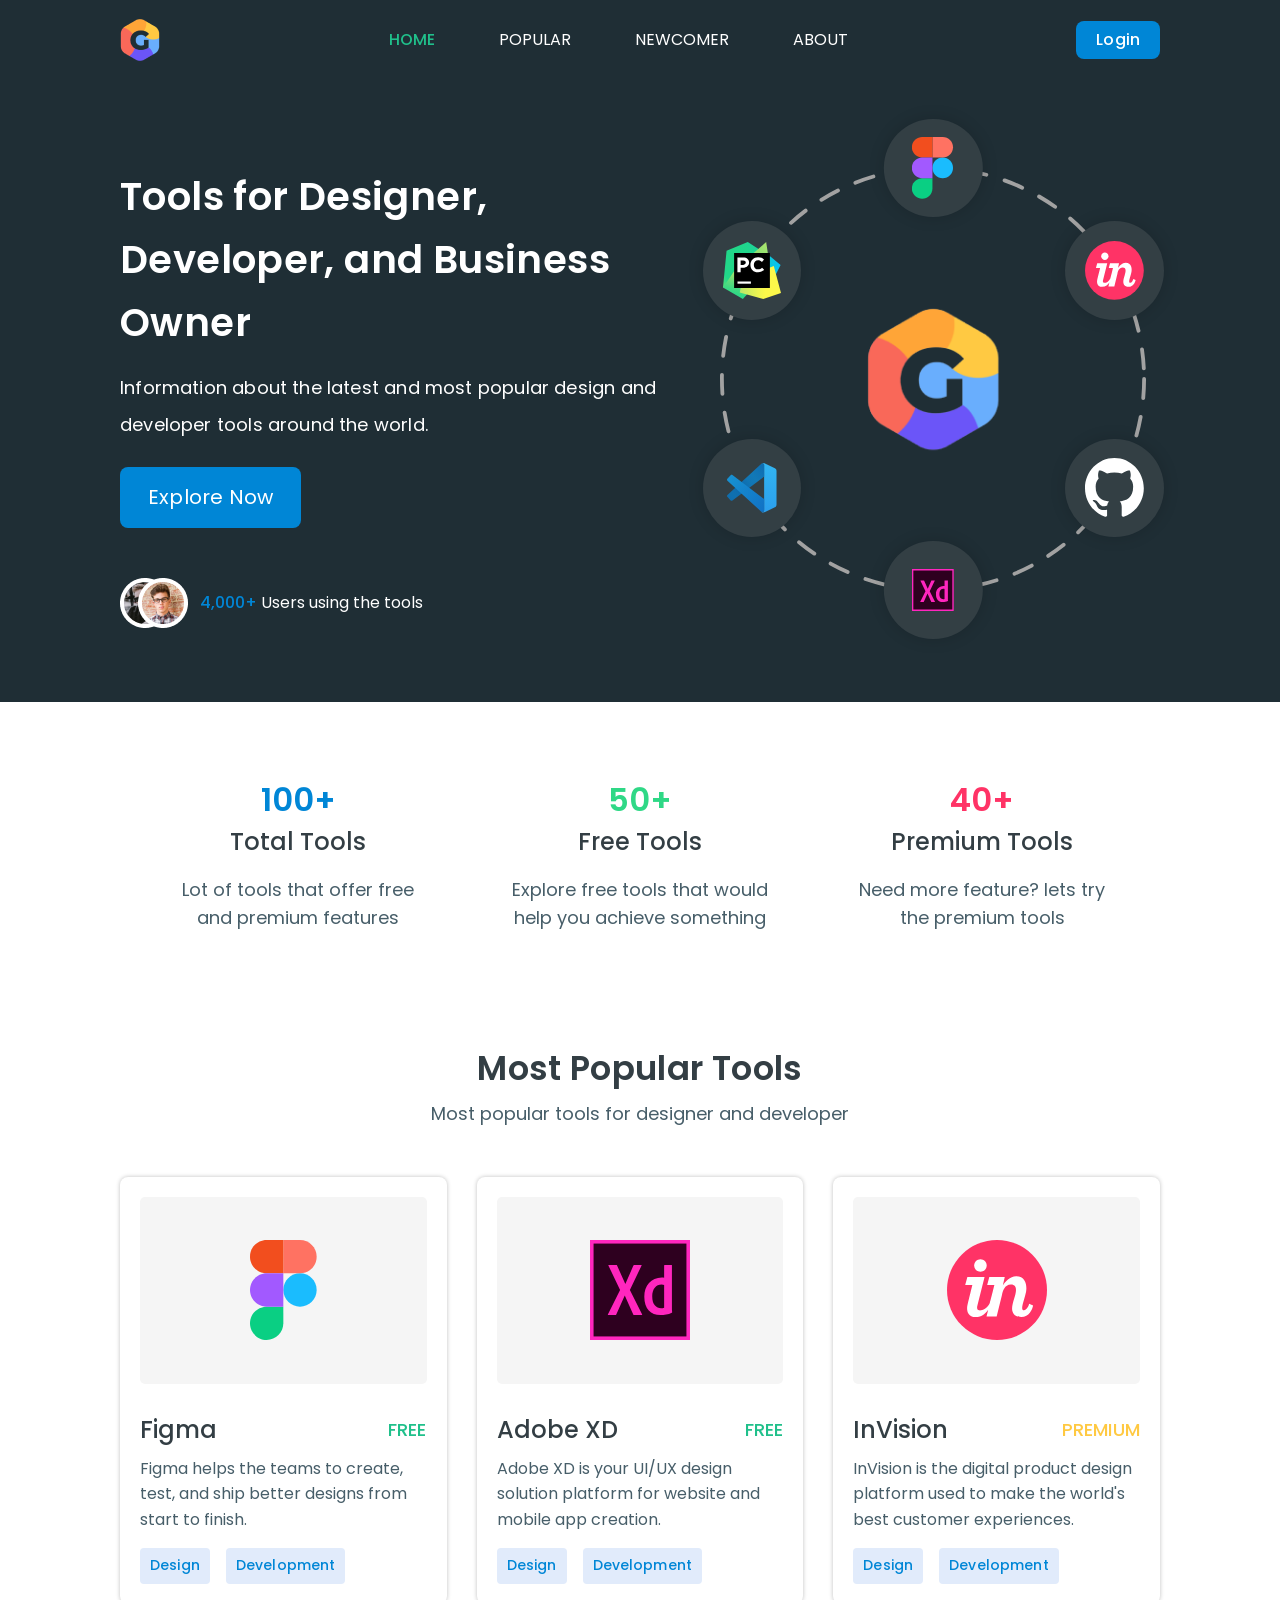
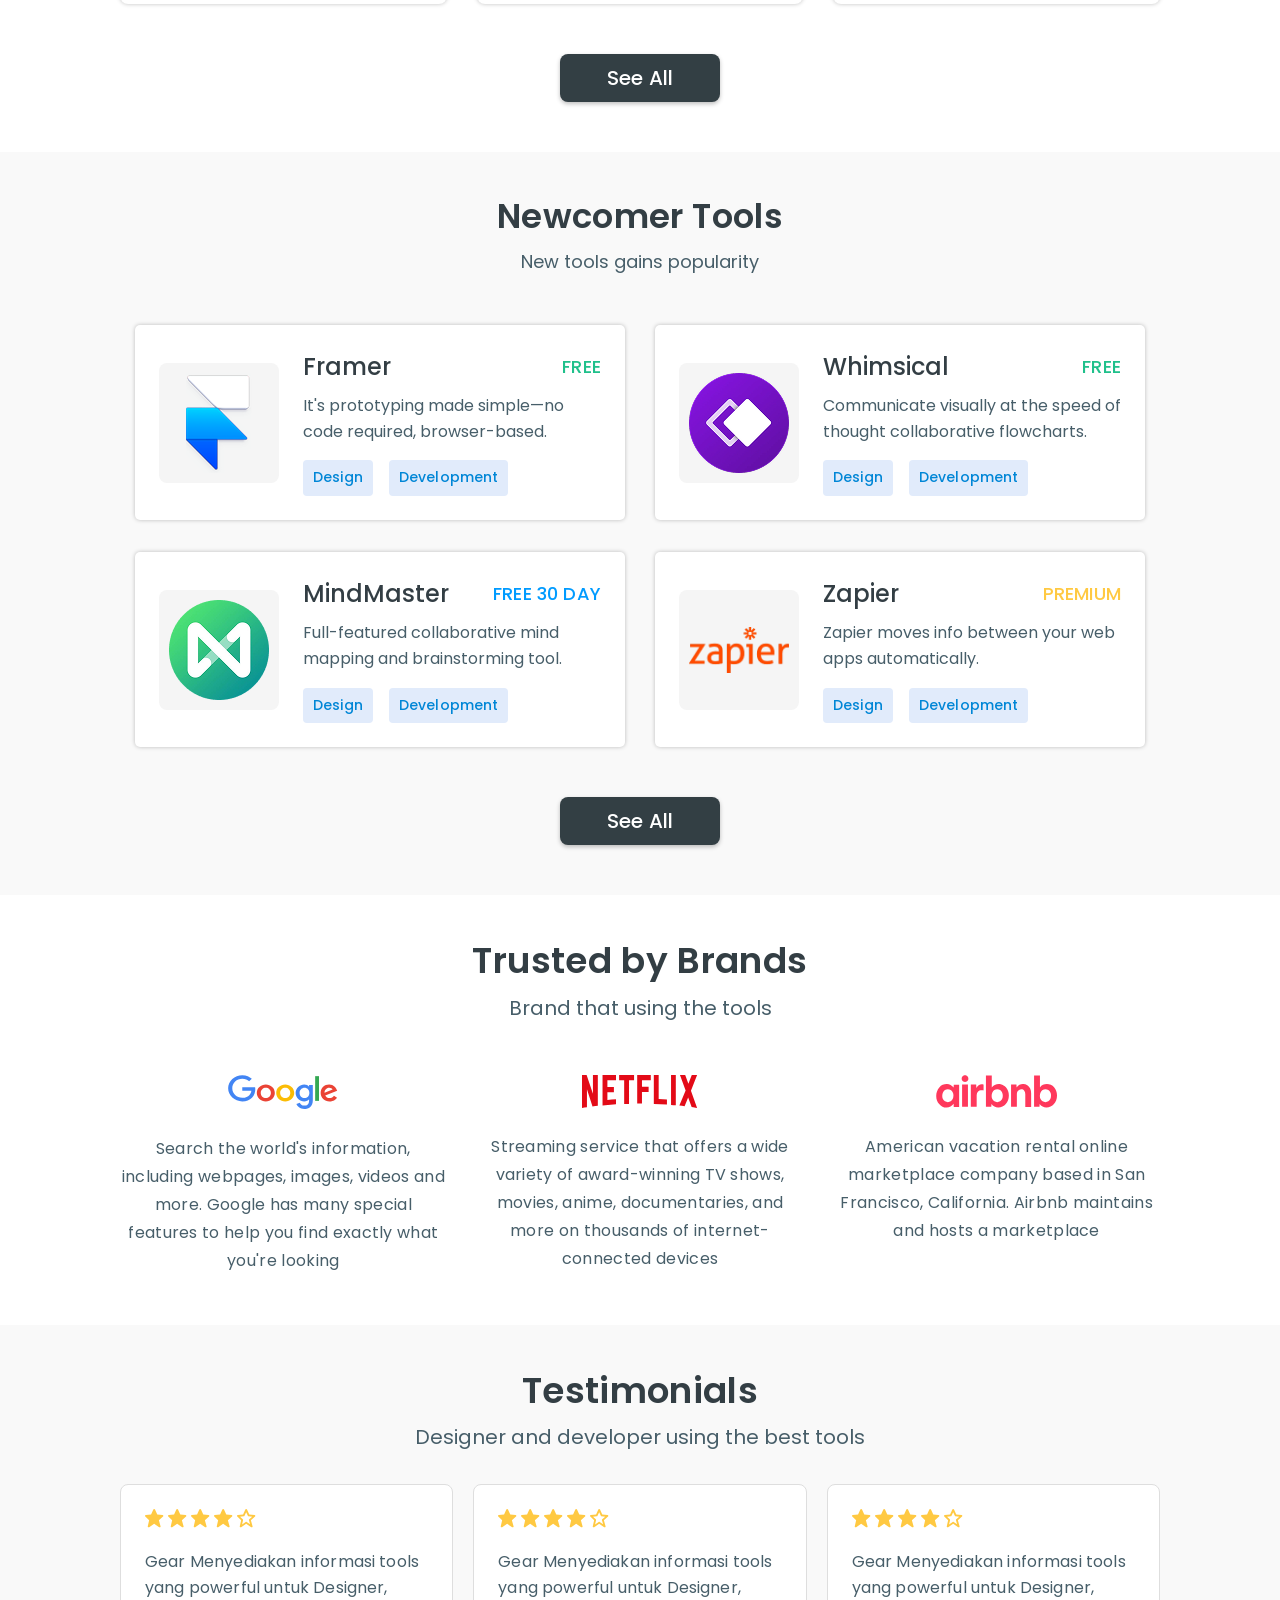
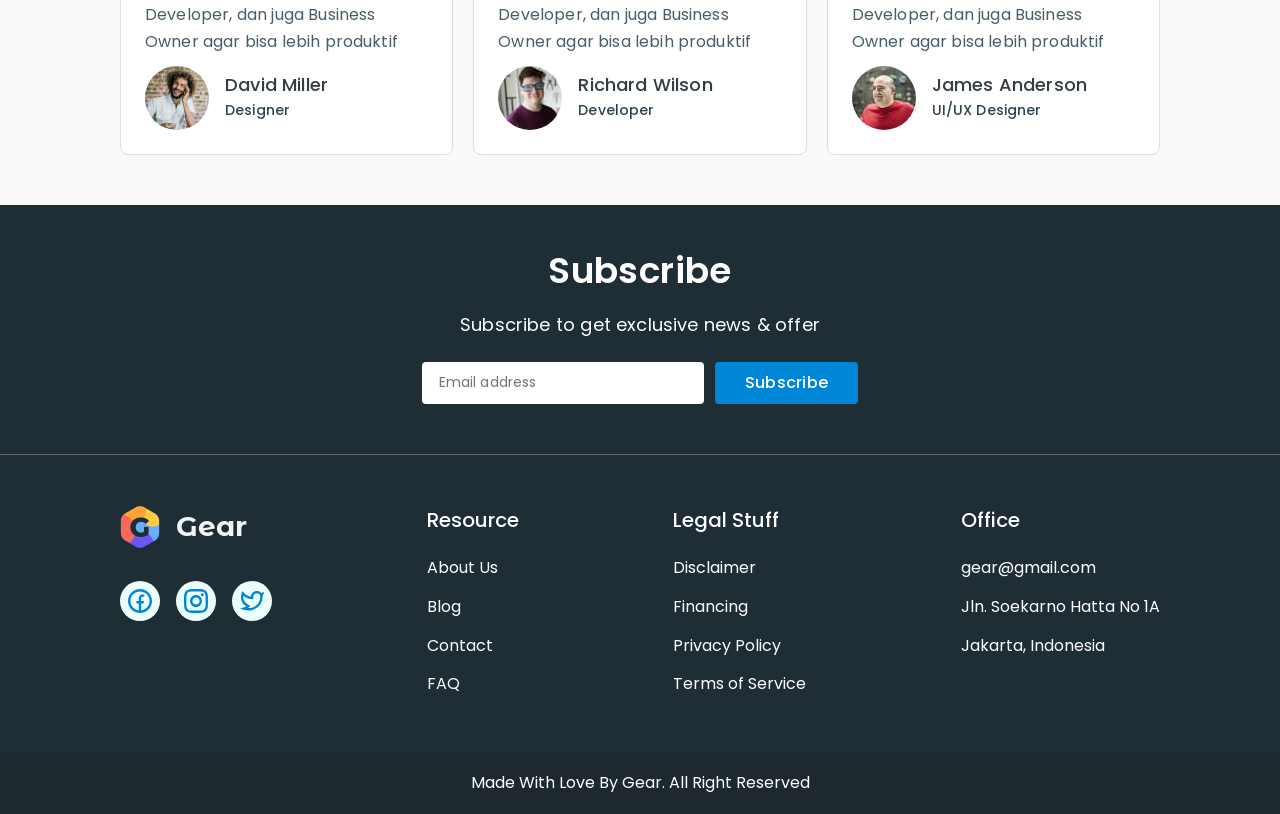
==== commit d6384946: "made changes" ====
--- a/index.html
+++ b/index.html
@@ -3,6 +3,16 @@
   <head>
     <meta charset="UTF-8" />
     <meta name="viewport" content="width=device-width, initial-scale=1.0" />
+
+    <!-- Short description -->
+    <meta
+      name="description"
+      content="Catalog of popular and new tools for designers and developers: reviews, links, selections." />
+
+    <!-- Page address -->
+    <link
+      rel="canonical"
+      href="https://aleksandr-reznichenko.github.io/gear-tools/" />
 
     <!-- Modern-normalize -->
     <link
@@ -68,7 +78,9 @@
         <button
           class="header__burger js-open-menu"
           type="button"
-          aria-label="Open main navigation">
+          aria-label="Open main navigation"
+          aria-controls="mobile-menu"
+          aria-expanded="false">
           <svg
             class="header__burger-icon"
             width="25"
@@ -927,7 +939,7 @@
         </form>
       </div>
 
-      <div class="line" aria-hidden="true"></div>
+      <div class="footer__divider" aria-hidden="true"></div>
 
       <!-- Middle footer -->
       <div class="container footer__middle">
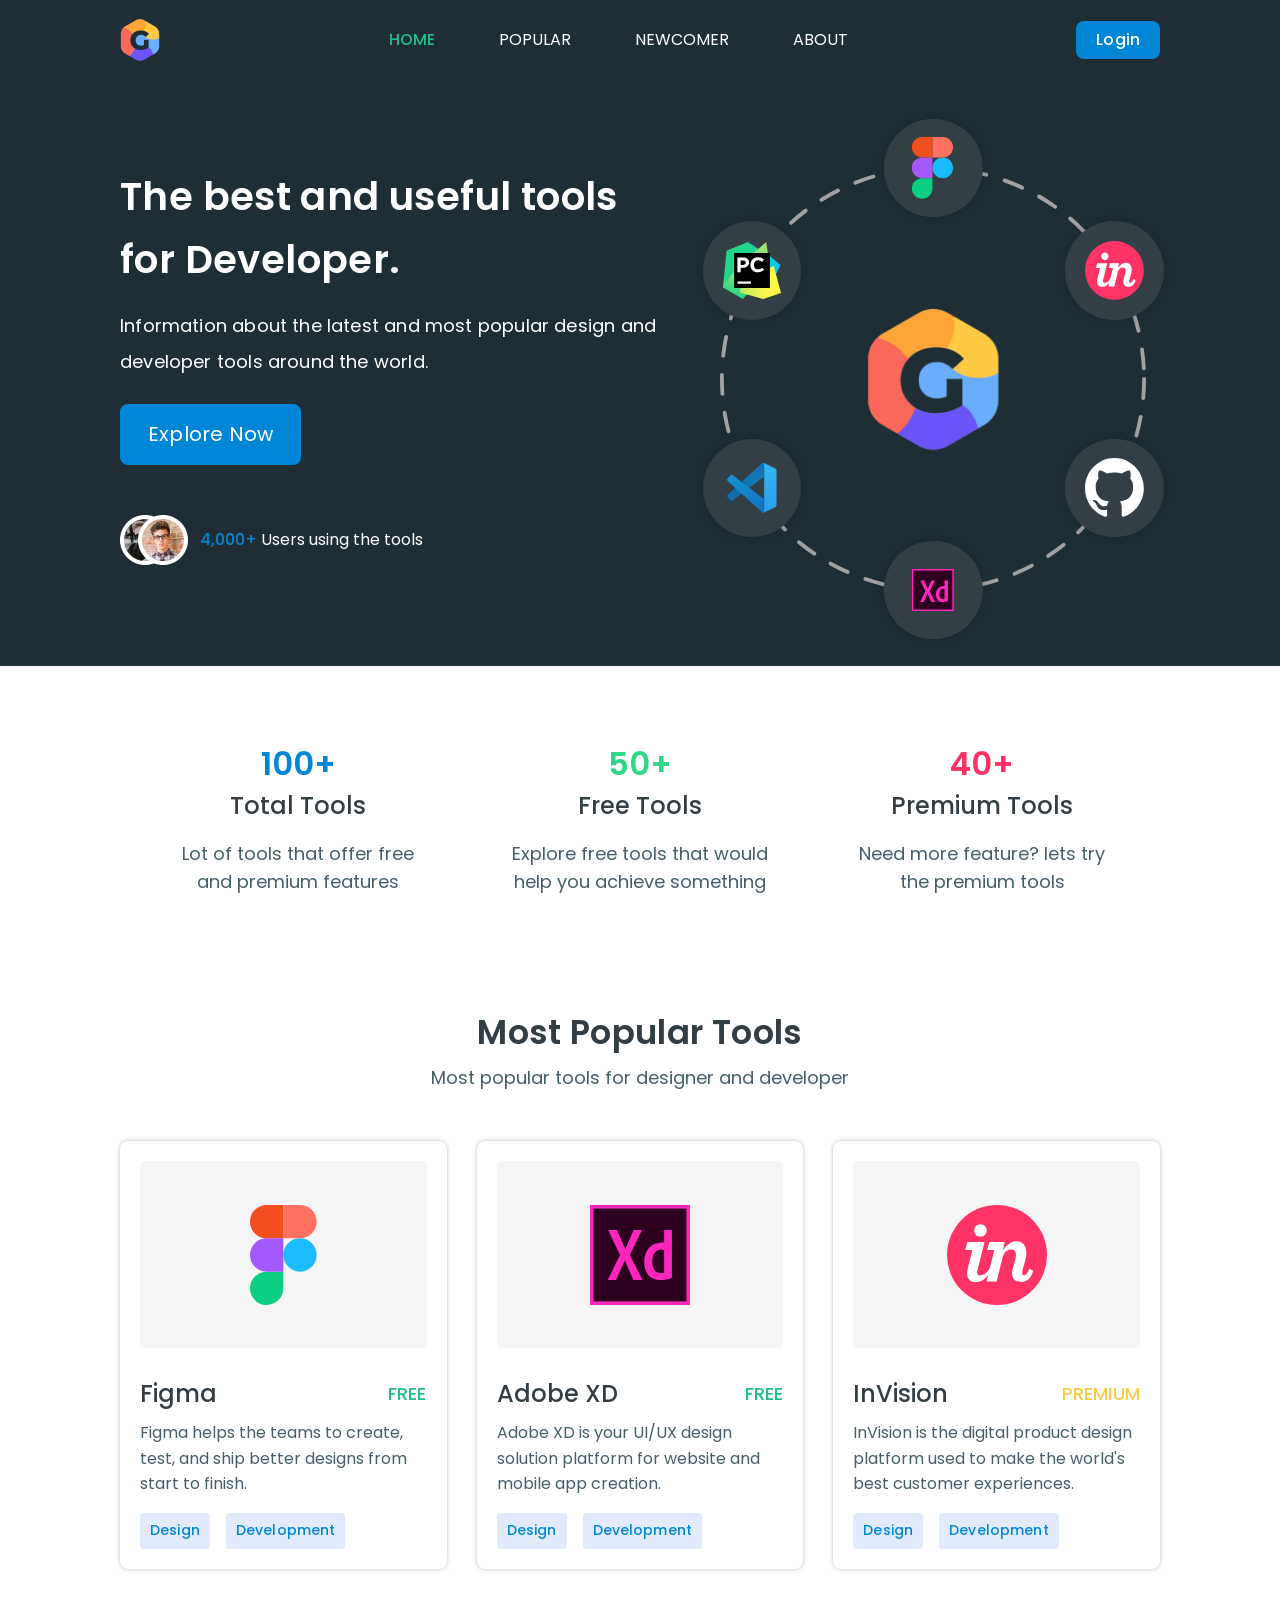
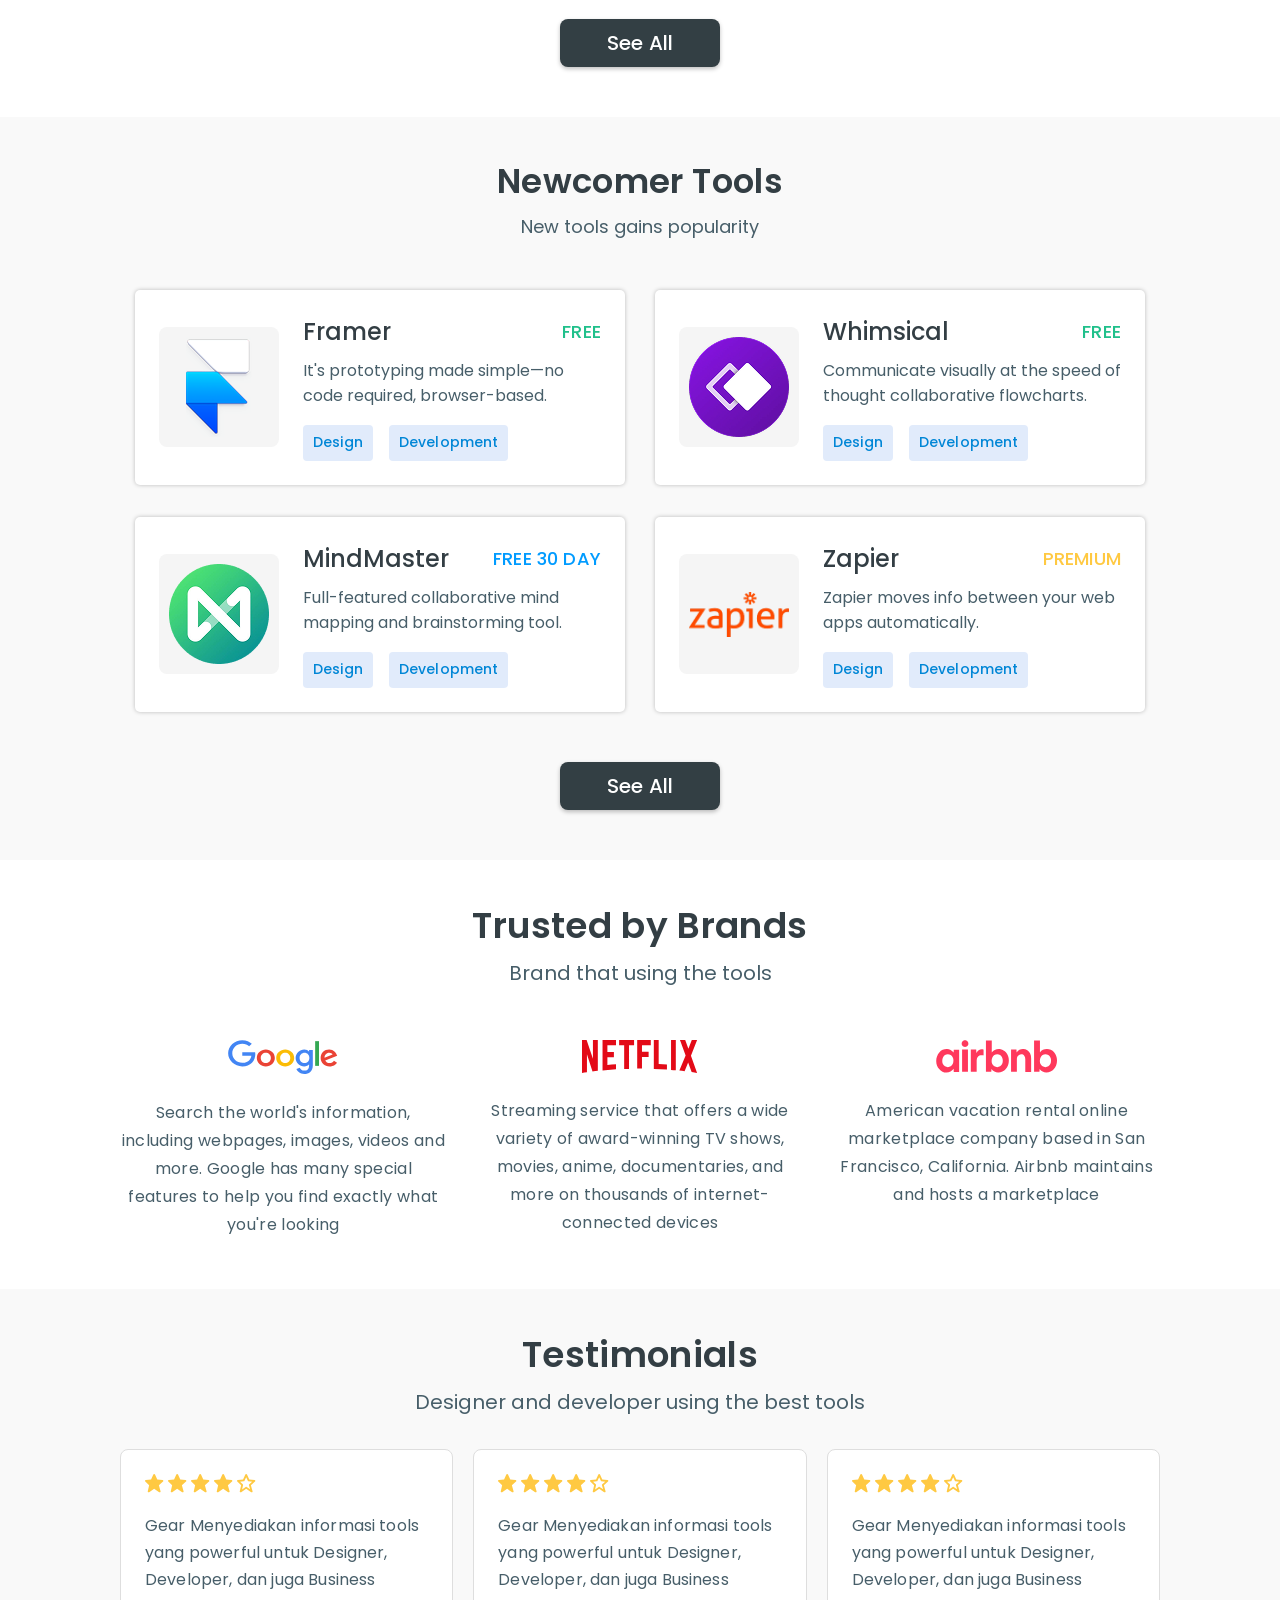
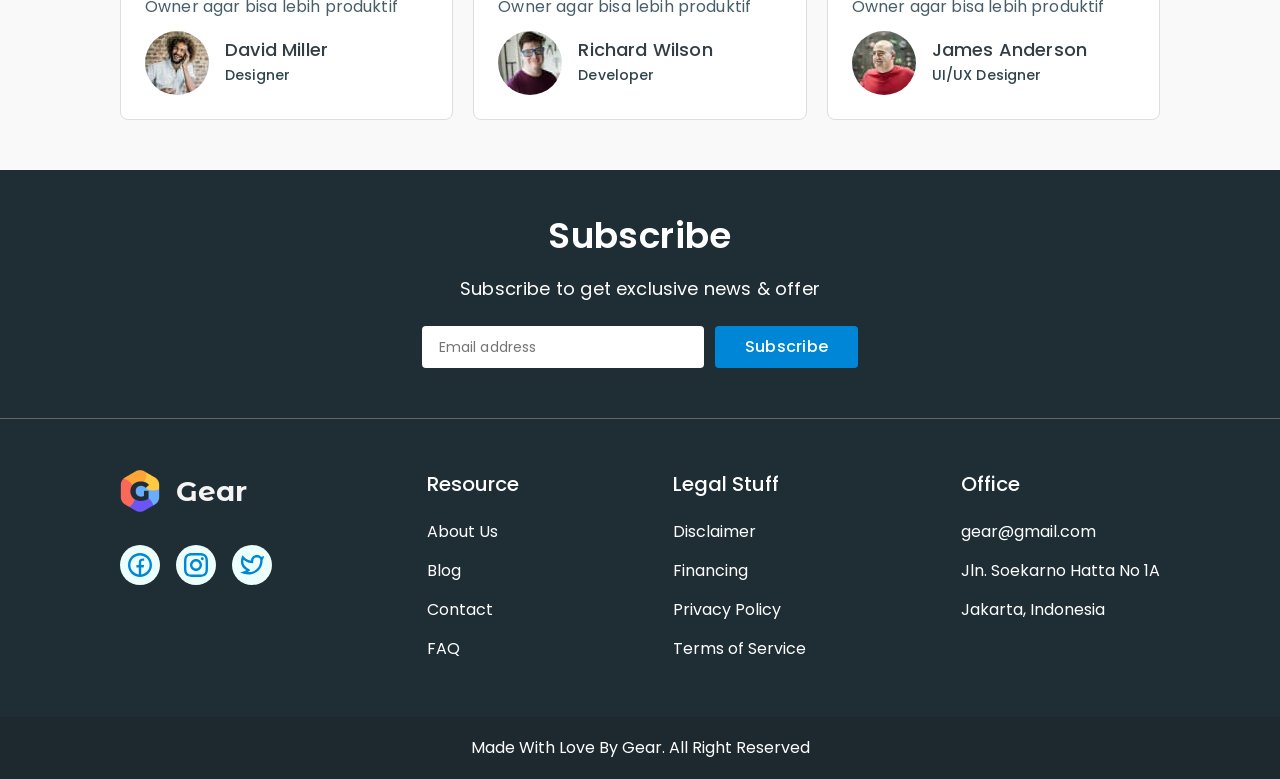
==== commit 8c74d200: "made changes hero section" ====
--- a/index.html
+++ b/index.html
@@ -30,10 +30,20 @@
       rel="stylesheet" />
 
     <!-- Favicon -->
-    <link rel="icon" type="image/png" href="./images/logo.png" />
+    <link
+      rel="icon"
+      type="image/png"
+      sizes="32x32"
+      href="./images/favicon/favicon-32.png" />
+    <link
+      rel="icon"
+      type="image/png"
+      sizes="16x16"
+      href="./images/favicon/favicon-16.png" />
 
     <title>BWA - Gear (Community)</title>
 
+    <!-- Custom Style -->
     <link rel="stylesheet" href="./css/main.css" />
   </head>
   <body>
@@ -170,7 +180,9 @@
           <!-- content -->
           <div class="hero__content">
             <h1 class="hero__title">
-              Tools for Designer, Developer, and Business Owner
+              The best and useful tools for
+              <span class="hero__typed" aria-live="polite"></span>
+              <span class="hero__cursor" aria-hidden="true"></span>
             </h1>
 
             <p class="hero__description">
@@ -1140,6 +1152,7 @@
 
     <script src="./js/mobile-menu.js" defer></script>
     <script src="./js/current-page.js" defer></script>
+    <script src="./js/typed-headline.js" defer></script>
     <script src="./js/scroll-page.js" defer></script>
     <script src="./js/back-to-top.js" defer></script>
   </body>
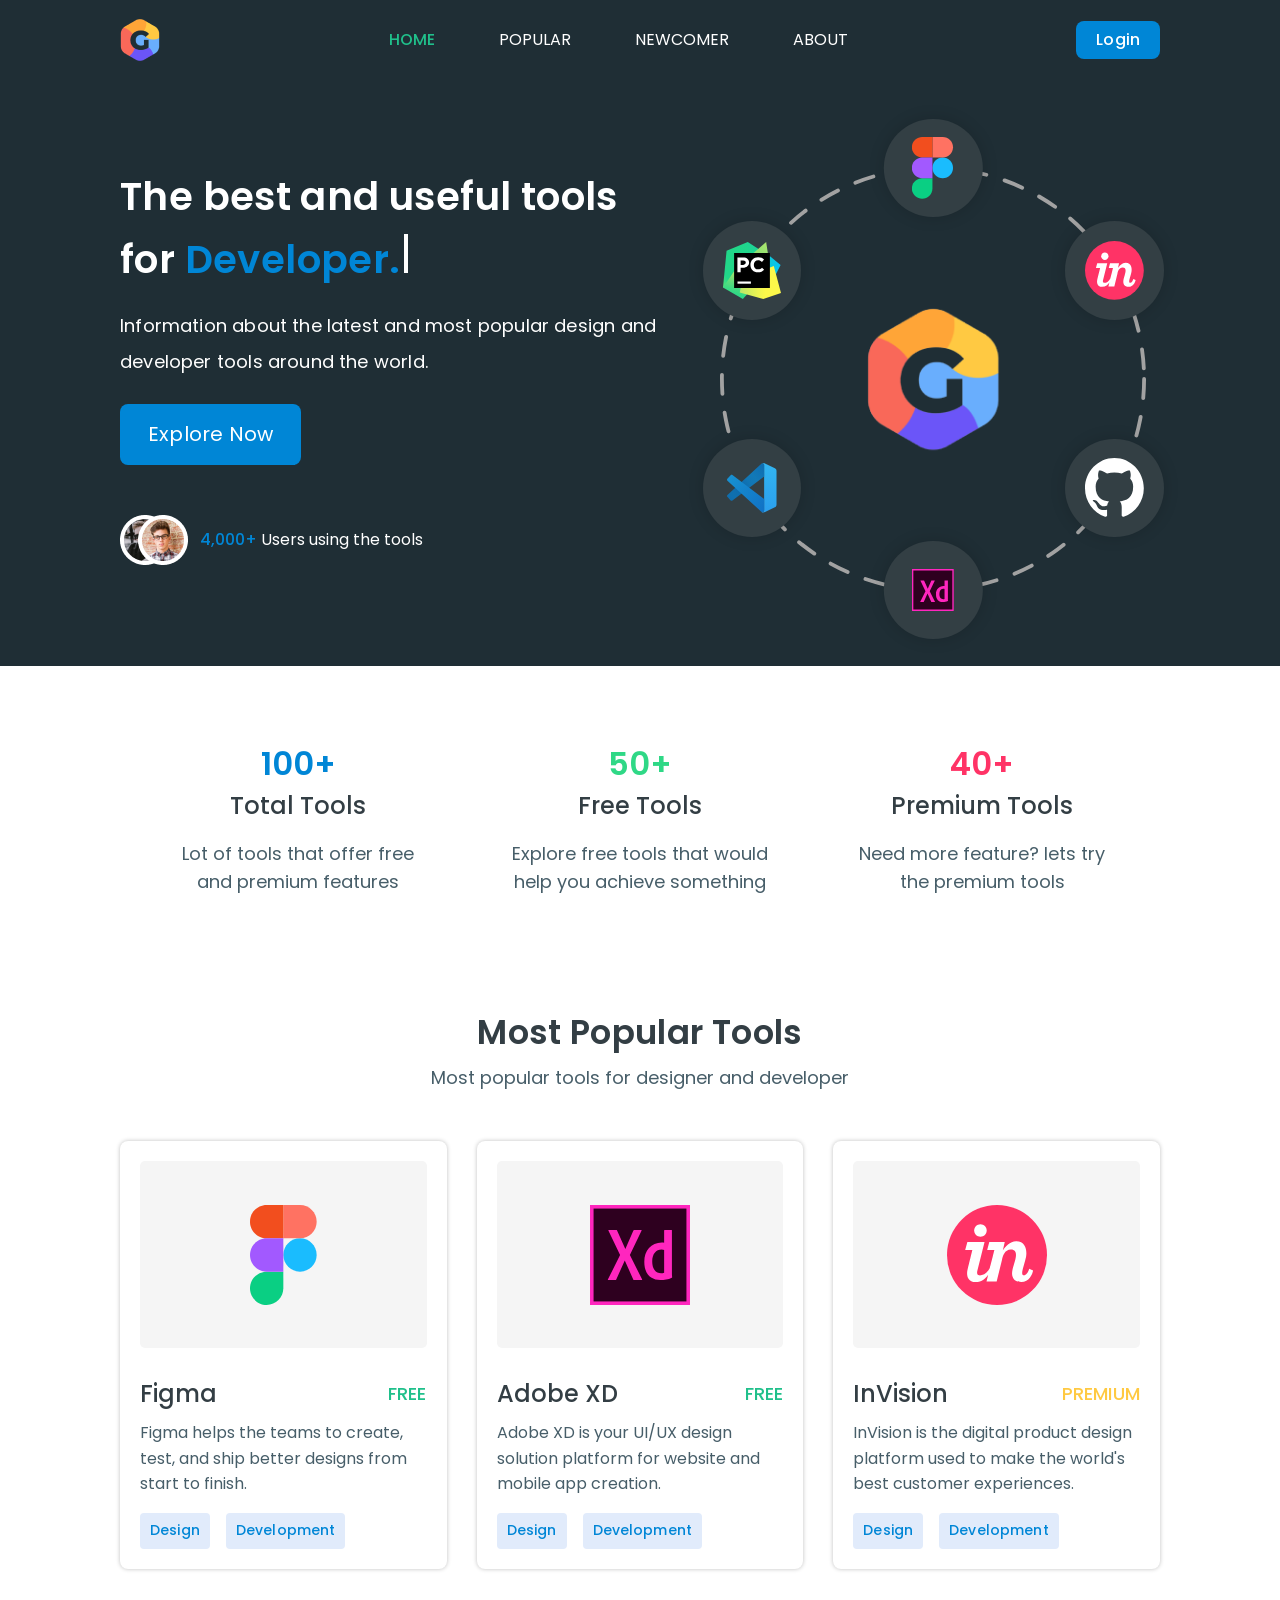
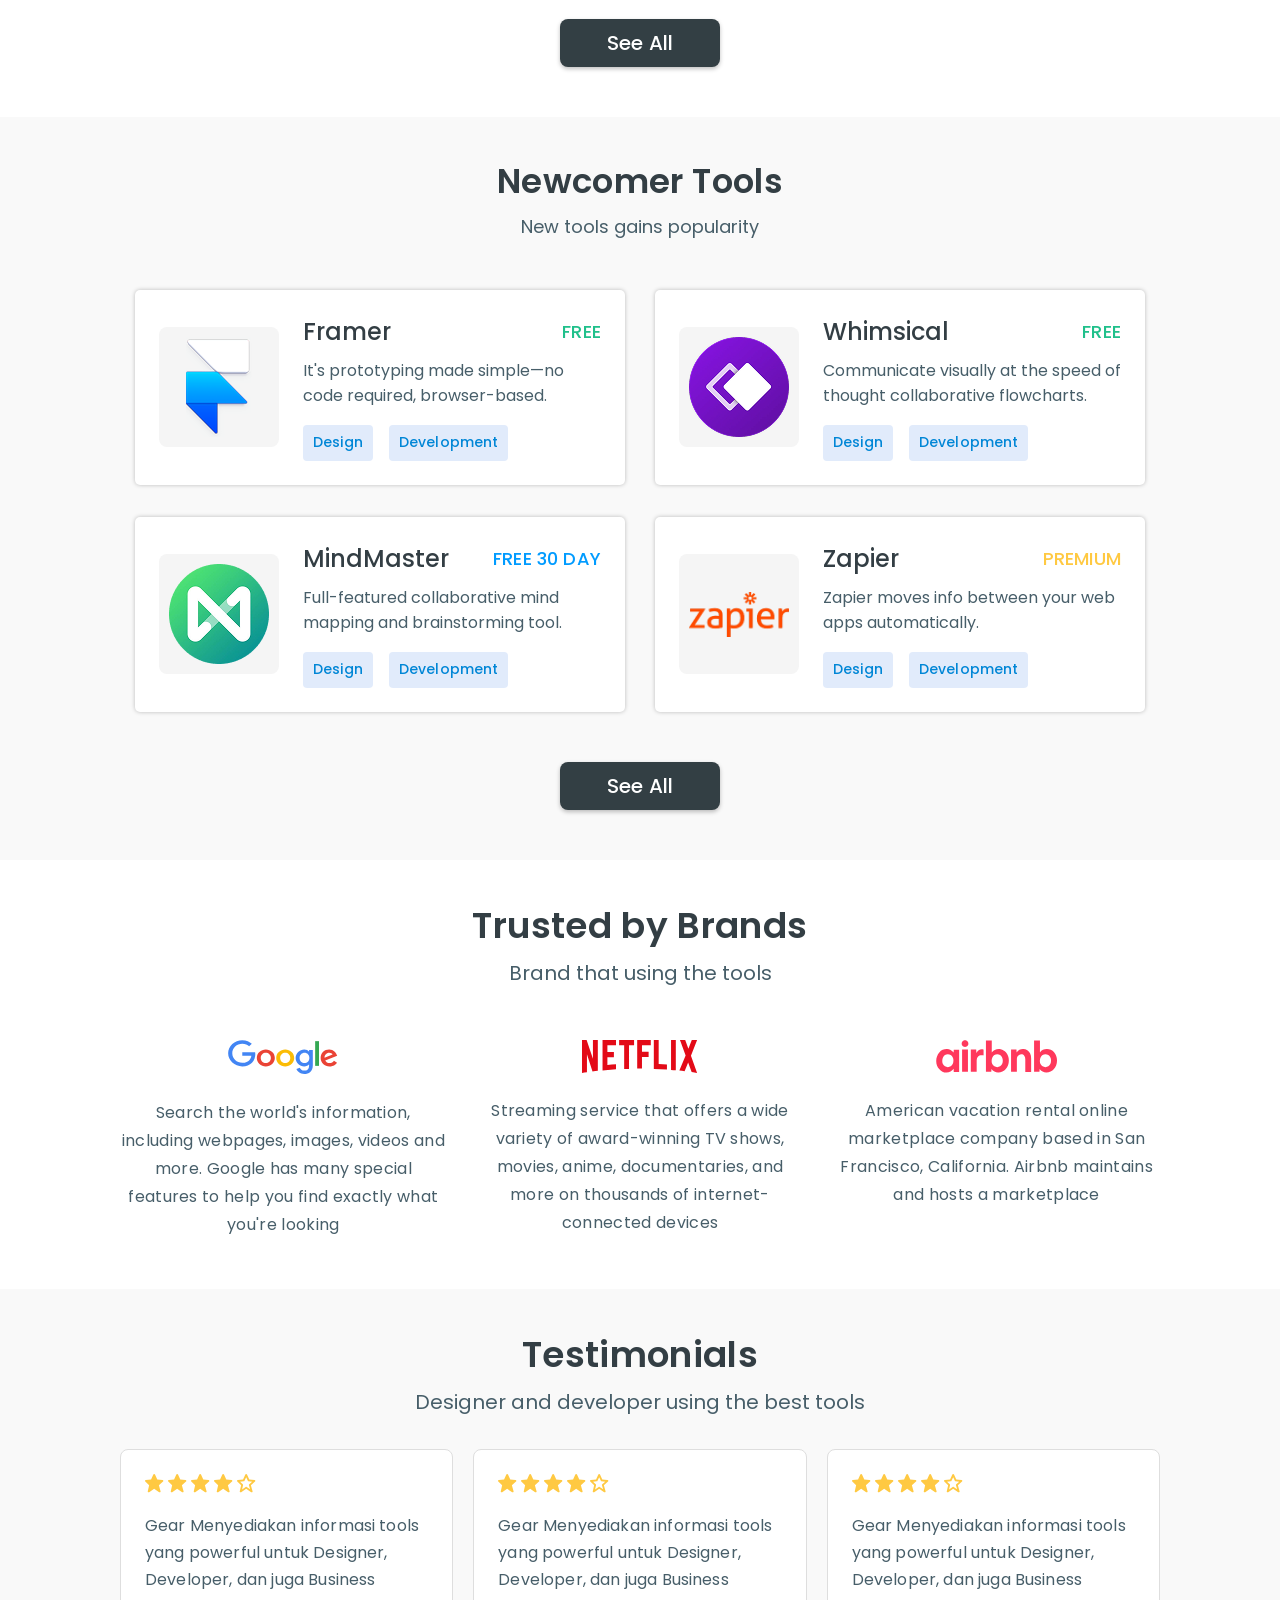
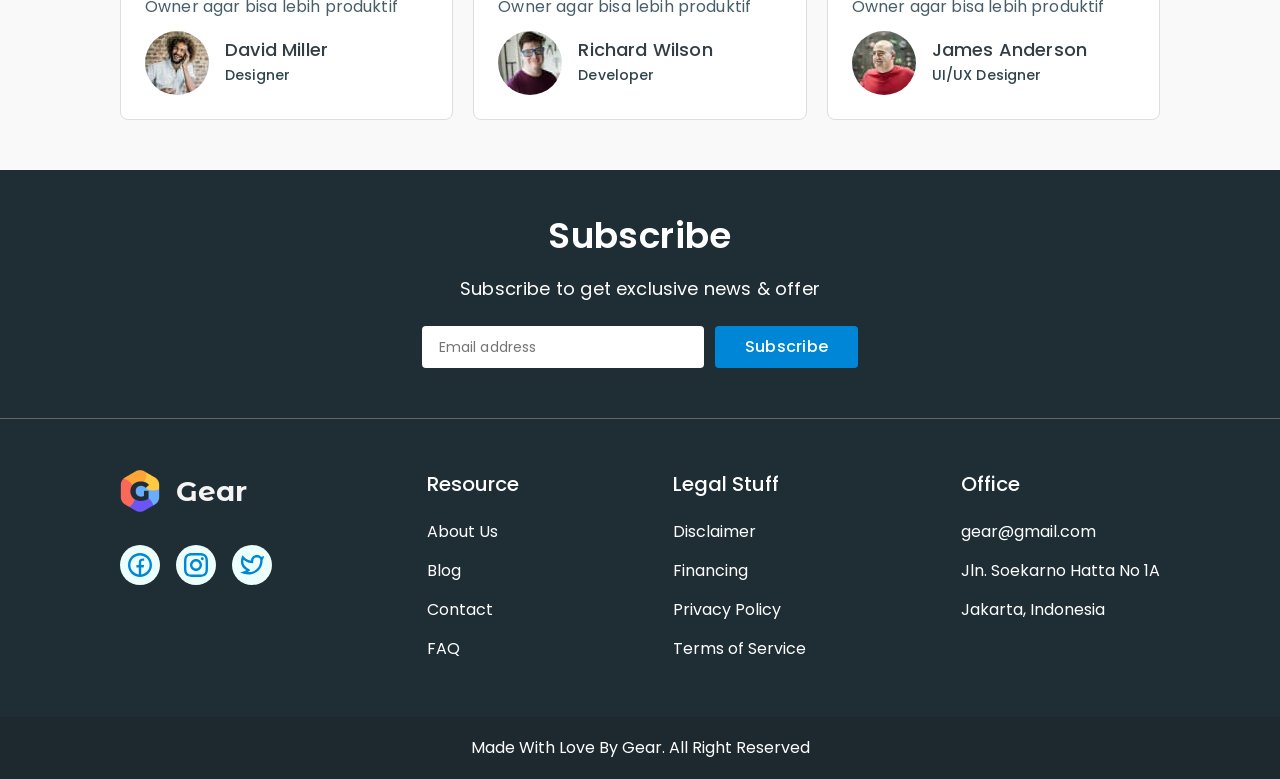
==== commit 6c0bb91a: "add AOS animation" ====
--- a/index.html
+++ b/index.html
@@ -12,7 +12,7 @@
     <!-- Page address -->
     <link
       rel="canonical"
-      href="https://aleksandr-reznichenko.github.io/gear-tools/" />
+      href="https://aleksandr-reznichenko.github.io/gear-tools/index.html" />
 
     <!-- Modern-normalize -->
     <link
@@ -45,7 +45,11 @@
 
     <!-- Custom Style -->
     <link rel="stylesheet" href="./css/main.css" />
+
+    <!-- AOS animate -->
+    <link href="https://unpkg.com/aos@2.3.1/dist/aos.css" rel="stylesheet" />
   </head>
+
   <body>
     <!-- HEADER -->
     <header class="header">
@@ -106,7 +110,10 @@
     <main>
       <!-- Hero section -->
       <section class="hero">
-        <div class="container hero__container">
+        <div
+          class="container hero__container"
+          data-aos="fade-zoom-in"
+          data-aos-duration="2000">
           <!-- brands -->
           <div class="hero__brands">
             <!-- circle of brands -->
@@ -226,21 +233,33 @@
           <h2 class="title visually-hidden">Tools & Features Overview</h2>
 
           <ul class="tools-stats__list list">
-            <li class="tools-stats__item">
+            <li
+              class="tools-stats__item"
+              data-aos="fade-up"
+              data-aos-duration="1000"
+              data-aos-delay="100">
               <span class="tools-stats__number">100+</span>
               <h3 class="subtitle tools-stats__subtitle">Total Tools</h3>
               <p class="tools-stats__description">
                 Lot of tools that offer free and premium features
               </p>
             </li>
-            <li class="tools-stats__item">
+            <li
+              class="tools-stats__item"
+              data-aos="fade-up"
+              data-aos-duration="1000"
+              data-aos-delay="300">
               <span class="tools-stats__number">50+</span>
               <h3 class="subtitle tools-stats__subtitle">Free Tools</h3>
               <p class="tools-stats__description">
                 Explore free tools that would help you achieve something
               </p>
             </li>
-            <li class="tools-stats__item">
+            <li
+              class="tools-stats__item"
+              data-aos="fade-up"
+              data-aos-duration="1000"
+              data-aos-delay="500">
               <span class="tools-stats__number">40+</span>
               <h3 class="subtitle tools-stats__subtitle">Premium Tools</h3>
               <p class="tools-stats__description">
@@ -263,7 +282,10 @@
           <!-- list of popular tools cards  -->
           <ul class="popular__cards list">
             <!-- Figma -->
-            <li class="popular__card">
+            <li
+              class="popular__card"
+              data-aos="fade-right"
+              data-aos-duration="2000">
               <a
                 class="popular__card-link link"
                 href="https://www.figma.com/"
@@ -303,7 +325,10 @@
             </li>
 
             <!-- Adobe XD -->
-            <li class="popular__card">
+            <li
+              class="popular__card"
+              data-aos="fade-up"
+              data-aos-duration="2000">
               <a
                 class="popular__card-link link"
                 href="https://www.adobe.com/products/xd.html"
@@ -343,7 +368,10 @@
             </li>
 
             <!-- InVision -->
-            <li class="popular__card">
+            <li
+              class="popular__card"
+              data-aos="fade-left"
+              data-aos-duration="2000">
               <a
                 class="popular__card-link link"
                 href="https://www.invisionapp.com/"
@@ -445,7 +473,10 @@
           <!-- list of newcomer tools cards  -->
           <ul class="newcomer__cards list">
             <!-- Framer -->
-            <li class="newcomer__card">
+            <li
+              class="newcomer__card"
+              data-aos="fade-down-right"
+              data-aos-duration="2000">
               <a
                 class="newcomer__card-link link"
                 href="https://www.framer.com/"
@@ -486,7 +517,10 @@
             </li>
 
             <!-- Whimsical -->
-            <li class="newcomer__card">
+            <li
+              class="newcomer__card"
+              data-aos="fade-down-left"
+              data-aos-duration="2000">
               <a
                 class="newcomer__card-link link"
                 href="https://whimsical.com/"
@@ -527,7 +561,10 @@
             </li>
 
             <!-- MindMaster -->
-            <li class="newcomer__card">
+            <li
+              class="newcomer__card"
+              data-aos="fade-up-right"
+              data-aos-duration="2000">
               <a
                 class="newcomer__card-link link"
                 href="https://www.edrawmind.com/"
@@ -568,7 +605,10 @@
             </li>
 
             <!-- Zapier -->
-            <li class="newcomer__card">
+            <li
+              class="newcomer__card"
+              data-aos="fade-up-left"
+              data-aos-duration="2000">
               <a
                 class="newcomer__card-link link"
                 href="https://zapier.com/"
@@ -629,7 +669,11 @@
           <!-- list of trusted brands -->
           <ul class="trusted__list list">
             <!-- google -->
-            <li class="trusted__item">
+            <li
+              class="trusted__item"
+              data-aos="zoom-in"
+              data-aos-duration="1000"
+              data-aos-delay="100">
               <img
                 class="trusted__icon"
                 src="./images/trusted-brands/google.svg"
@@ -645,7 +689,11 @@
             </li>
 
             <!-- netflix -->
-            <li class="trusted__item">
+            <li
+              class="trusted__item"
+              data-aos="zoom-in"
+              data-aos-duration="1000"
+              data-aos-delay="300">
               <img
                 class="trusted__icon"
                 src="./images/trusted-brands/netflix.svg"
@@ -661,7 +709,11 @@
             </li>
 
             <!-- airbnb -->
-            <li class="trusted__item trusted__item--extra">
+            <li
+              class="trusted__item trusted__item--extra"
+              data-aos="zoom-in"
+              data-aos-duration="1000"
+              data-aos-delay="500">
               <img
                 class="trusted__icon"
                 src="./images/trusted-brands/airbnb.svg"
@@ -689,7 +741,10 @@
 
           <!-- list of testimonials cards -->
           <ul class="testimonials__list list">
-            <li class="testimonials__item">
+            <li
+              class="testimonials__item"
+              data-aos="fade-right"
+              data-aos-duration="2000">
               <!-- rating -->
               <ul class="testimonials__rating-list list">
                 <li class="testimonials__rating-item">
@@ -766,7 +821,10 @@
               </div>
             </li>
 
-            <li class="testimonials__item">
+            <li
+              class="testimonials__item"
+              data-aos="fade-up"
+              data-aos-duration="2000">
               <!-- rating -->
               <ul class="testimonials__rating-list list">
                 <li class="testimonials__rating-item">
@@ -843,7 +901,10 @@
               </div>
             </li>
 
-            <li class="testimonials__item testimonials__item--extra">
+            <li
+              class="testimonials__item testimonials__item--extra"
+              data-aos="fade-left"
+              data-aos-duration="2000">
               <!-- rating -->
               <ul class="testimonials__rating-list list">
                 <li class="testimonials__rating-item">
@@ -1155,5 +1216,14 @@
     <script src="./js/typed-headline.js" defer></script>
     <script src="./js/scroll-page.js" defer></script>
     <script src="./js/back-to-top.js" defer></script>
+
+    <!-- AOS animate -->
+    <script src="https://unpkg.com/aos@2.3.1/dist/aos.js"></script>
+    <script>
+      AOS.init({
+        // disabled on mobile and tablet
+        disable: () => window.innerWidth < 1200,
+      });
+    </script>
   </body>
 </html>
